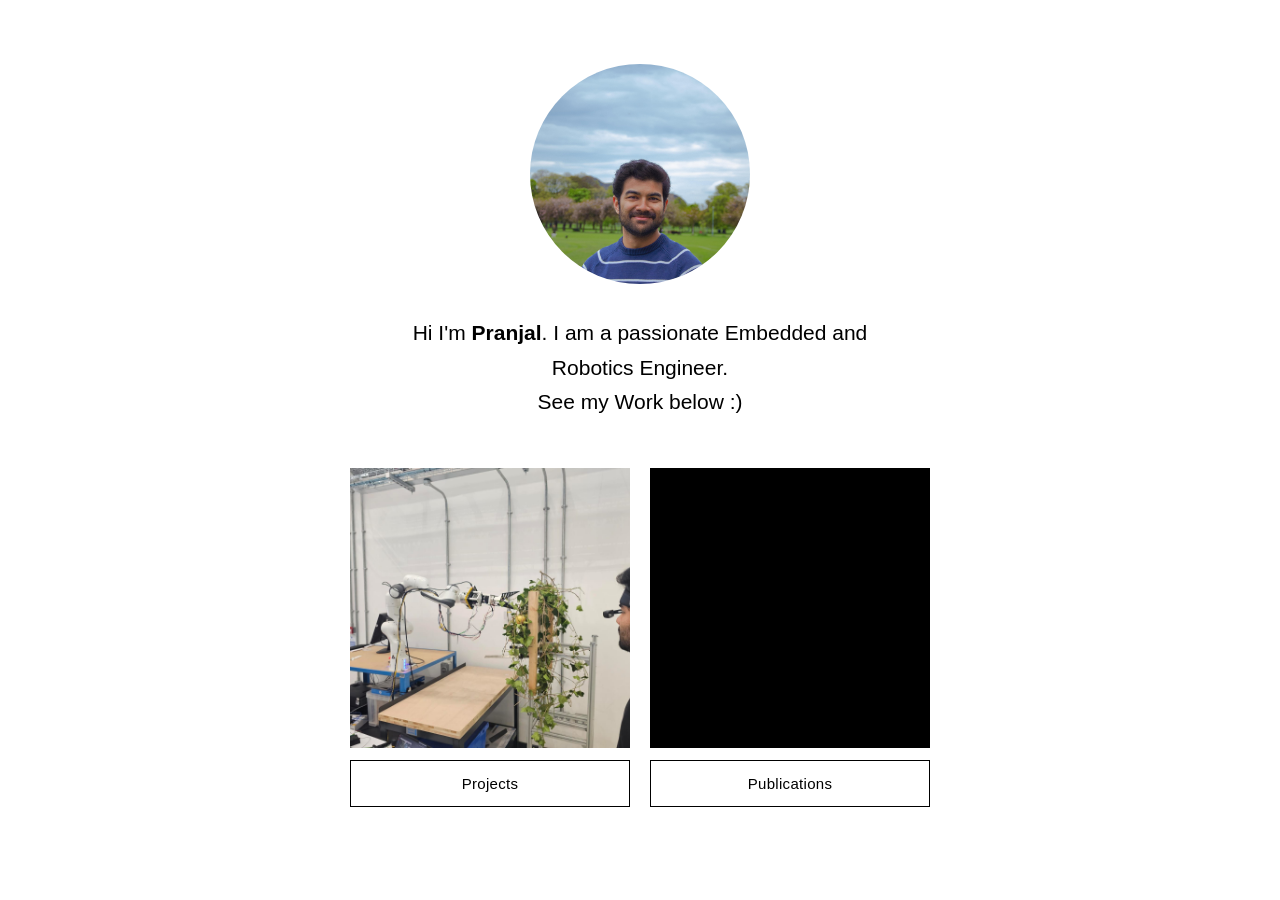
==== index.html @ 9797b0e8 "Add files via upload" ====
<!doctype html>
<html lang="en">
<head>
  <meta charset="utf-8" />
  <meta name="viewport" content="width=device-width, initial-scale=1" />
  <title>Pranjal Samant</title>
  <meta name="description" content="Pranjal Samant — Embedded and Robotics Engineer." />
  <style>
    *, *::before, *::after { box-sizing: border-box; margin: 0; padding: 0; }

    body {
      font-family: Helvetica, Arial, sans-serif;
      background: #ffffff;
      color: #000000;
      display: flex;
      flex-direction: column;
      align-items: center;
      padding: 64px 24px 80px;
      min-height: 100vh;
    }

    /* ── PHOTO ── */
    .photo {
      width: 220px;
      height: 220px;
      border-radius: 50%;
      object-fit: cover;
      /* sky at top, face centre, chest at bottom of the circle */
      object-position: center 22%;
      display: block;
      margin-bottom: 32px;
      flex-shrink: 0;
      animation: popIn 0.85s cubic-bezier(0.22, 1, 0.36, 1) both;
    }

    /* ── INTRO ── */
    .intro {
      font-size: 21px;
      line-height: 1.65;
      text-align: center;
      max-width: 480px;
      margin-bottom: 48px;
      font-weight: 400;
      animation: popIn 0.85s cubic-bezier(0.22, 1, 0.36, 1) 0.18s both;
    }

    /* ── PREVIEW CARDS ── */
    .preview-grid {
      display: grid;
      grid-template-columns: 1fr 1fr;
      gap: 20px;
      width: 100%;
      max-width: 580px;
      animation: popIn 0.85s cubic-bezier(0.22, 1, 0.36, 1) 0.34s both;
    }

    .preview-card {
      display: flex;
      flex-direction: column;
      gap: 12px;
      text-decoration: none;
      color: #000;
    }

    .preview-card:hover .btn {
      background: #000;
      color: #fff;
    }

    .preview-img-box {
      aspect-ratio: 1 / 1;
      overflow: hidden;
      background: #f0f0f0;
    }

    .preview-img-box img {
      width: 100%;
      height: 100%;
      object-fit: cover;
      object-position: center;
      display: block;
      transition: transform 0.45s ease;
    }

    .preview-card:hover .preview-img-box img {
      transform: scale(1.05);
    }

    .preview-video-box {
      aspect-ratio: 1 / 1;
      overflow: hidden;
      background: #000;
      position: relative;
    }

    /* crop 16:9 video into 1:1 square */
    .preview-video-box iframe {
      position: absolute;
      top: 50%;
      left: 50%;
      width: 177.78%;
      height: 100%;
      transform: translate(-50%, -50%);
      border: none;
      pointer-events: none;
    }

    .btn {
      font-family: Helvetica, Arial, sans-serif;
      font-size: 15px;
      font-weight: 500;
      padding: 14px 24px;
      border: 1.5px solid #000;
      background: #fff;
      color: #000;
      text-align: center;
      letter-spacing: 0.02em;
      transition: background 0.2s, color 0.2s;
      display: block;
    }

    @keyframes popIn {
      from { opacity: 0; transform: scale(0.85); }
      to   { opacity: 1; transform: scale(1); }
    }

    @media (max-width: 600px) {
      .photo { width: 180px; height: 180px; }
      .intro { font-size: 17px; }
    }

    @media (max-width: 480px) {
      .preview-grid { grid-template-columns: 1fr; max-width: 340px; }
    }
  </style>
</head>
<body>

  <img class="photo"
       src="assets/images/portfolio_picture1.jpg"
       onerror="this.onerror=null;this.src='assets/images/portfolio_picture.jpeg';"
       alt="Pranjal Samant" />

  <p class="intro">
    Hi I'm <strong>Pranjal</strong>. I am a passionate Embedded and Robotics Engineer.<br>
    See my Work below&nbsp;:)
  </p>

  <div class="preview-grid">

    <a class="preview-card" href="projects.html">
      <div class="preview-img-box">
        <img src="assets/images/live_test.jpeg" alt="Projects" />
      </div>
      <span class="btn">Projects</span>
    </a>

    <a class="preview-card" href="publications.html">
      <div class="preview-video-box">
        <iframe
          src="https://www.youtube.com/embed/MXxTeyBVJWg?autoplay=1&mute=1&loop=1&playlist=MXxTeyBVJWg&controls=0"
          allow="autoplay; encrypted-media"
          title="Publications preview">
        </iframe>
      </div>
      <span class="btn">Publications</span>
    </a>

  </div>

</body>
</html>
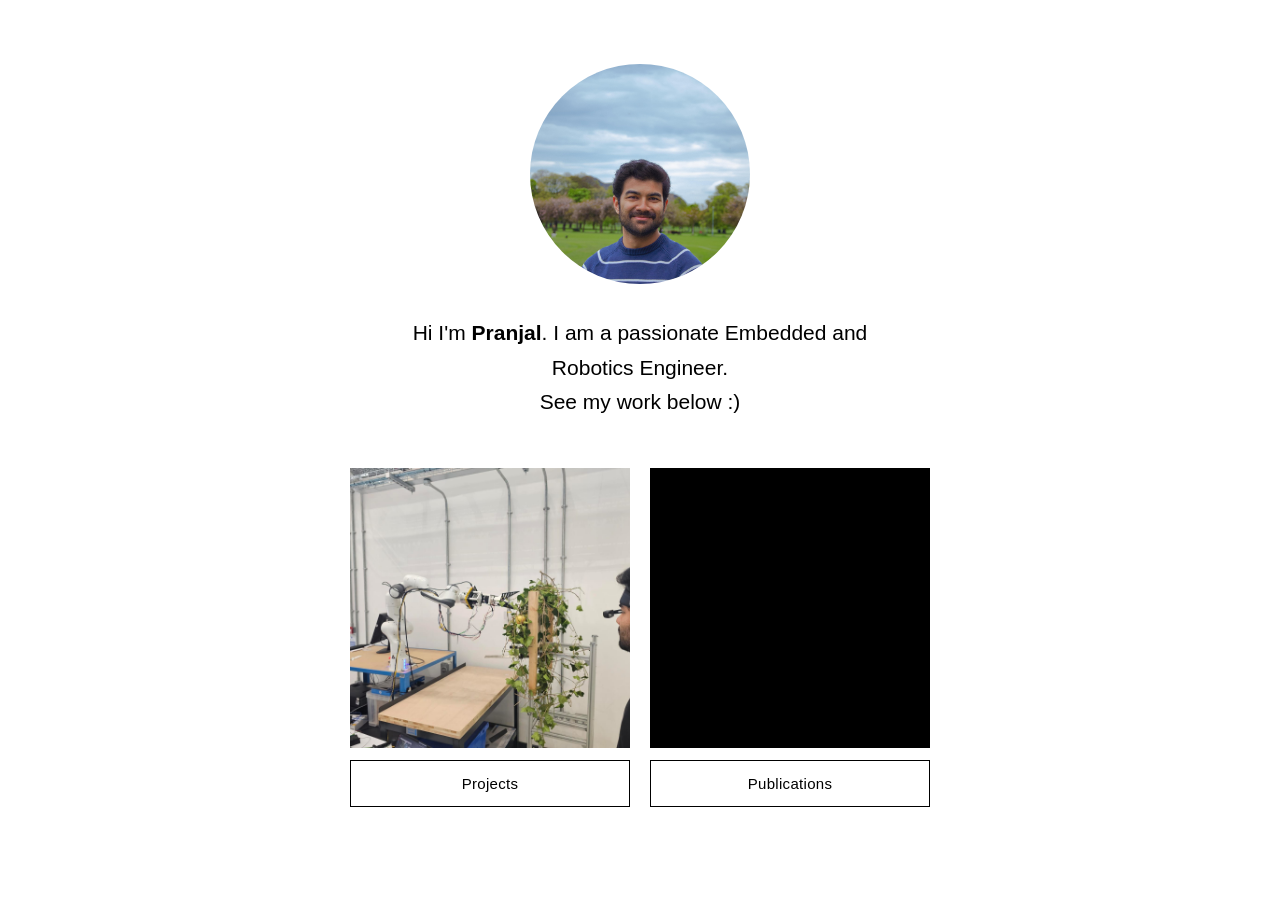
==== commit b30e0969: "Update index.html" ====
--- a/index.html
+++ b/index.html
@@ -143,7 +143,7 @@
 
   <p class="intro">
     Hi I'm <strong>Pranjal</strong>. I am a passionate Embedded and Robotics Engineer.<br>
-    See my Work below&nbsp;:)
+    See my work below&nbsp;:)
   </p>
 
   <div class="preview-grid">
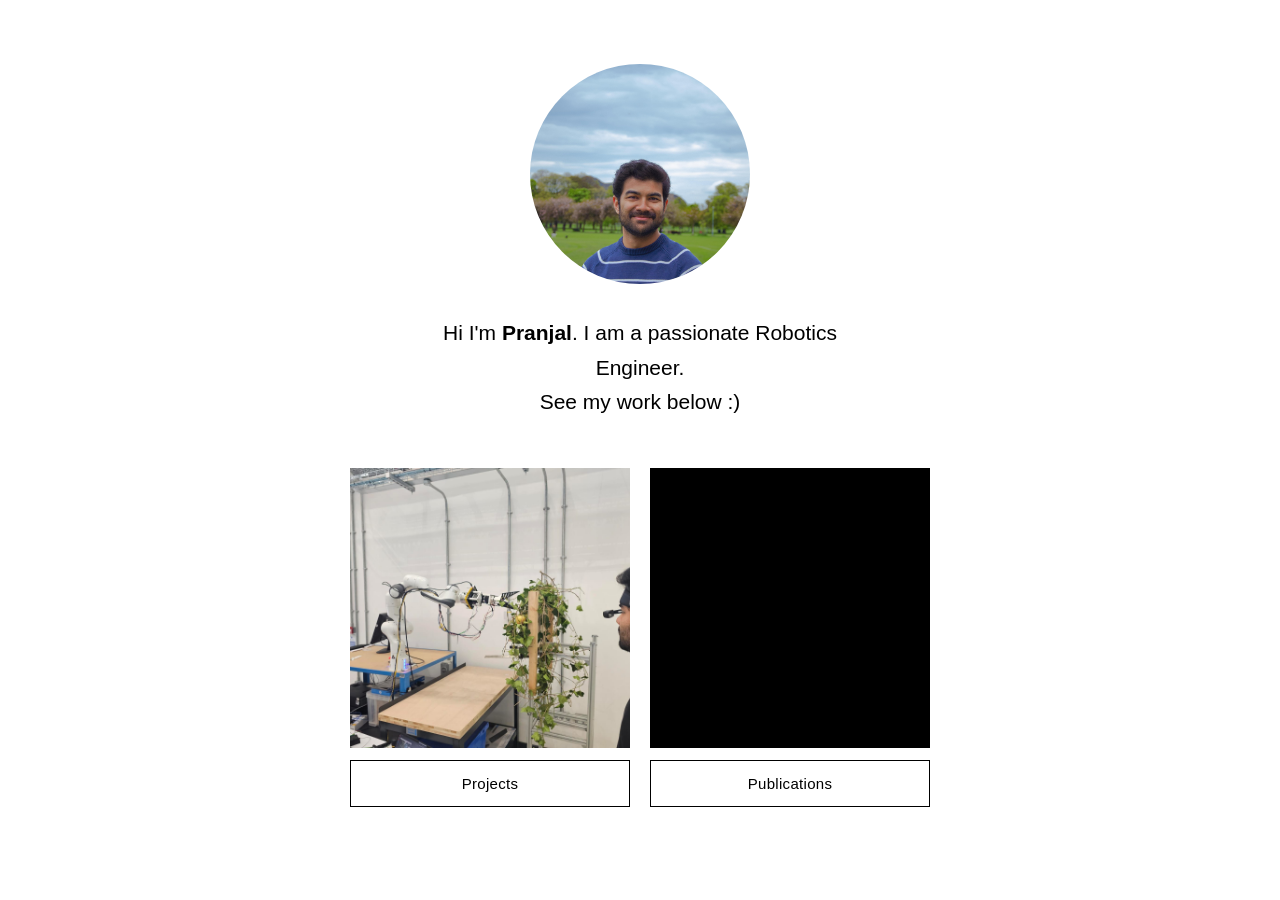
==== commit a0e08a0d: "Update description and intro text for clarity" ====
--- a/index.html
+++ b/index.html
@@ -4,7 +4,7 @@
   <meta charset="utf-8" />
   <meta name="viewport" content="width=device-width, initial-scale=1" />
   <title>Pranjal Samant</title>
-  <meta name="description" content="Pranjal Samant — Embedded and Robotics Engineer." />
+  <meta name="description" content="Pranjal Samant — Robotics Engineer." />
   <style>
     *, *::before, *::after { box-sizing: border-box; margin: 0; padding: 0; }
 
@@ -142,7 +142,7 @@
        alt="Pranjal Samant" />
 
   <p class="intro">
-    Hi I'm <strong>Pranjal</strong>. I am a passionate Embedded and Robotics Engineer.<br>
+    Hi I'm <strong>Pranjal</strong>. I am a passionate Robotics Engineer.<br>
     See my work below&nbsp;:)
   </p>
 
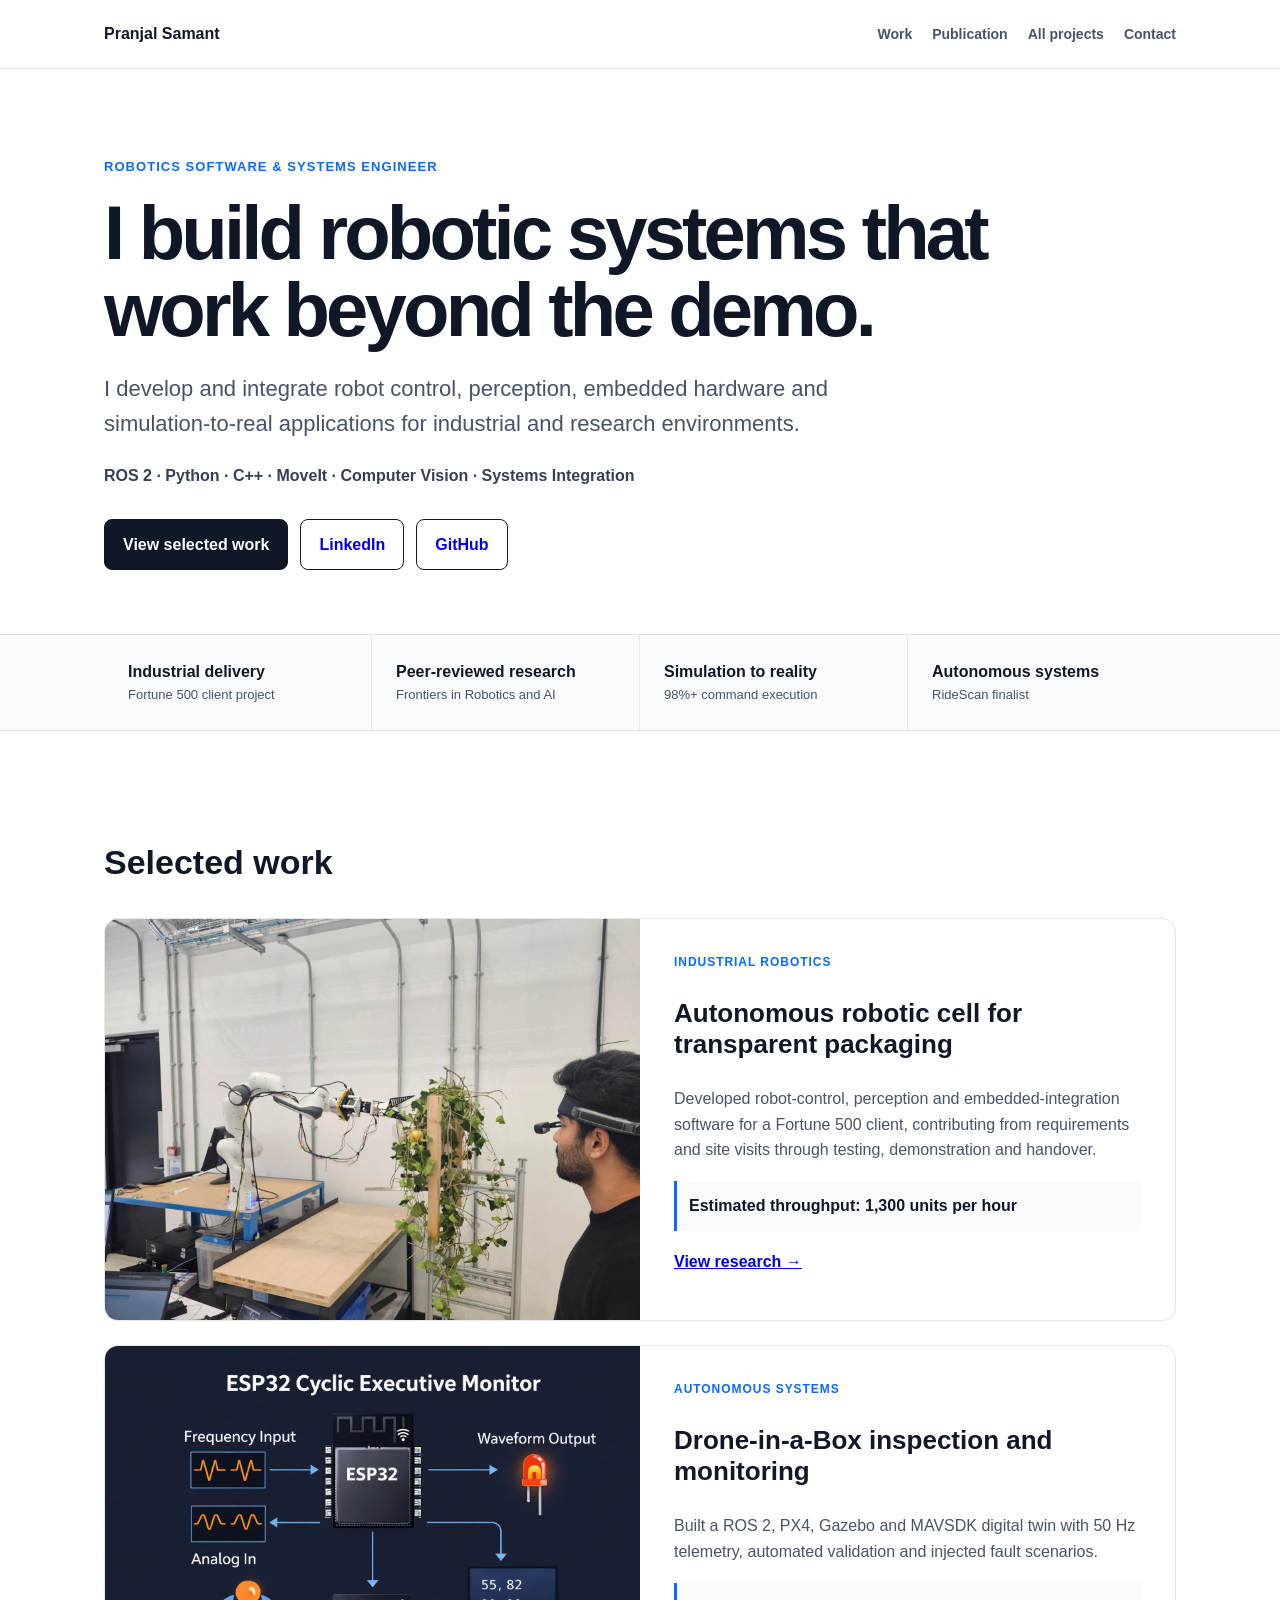
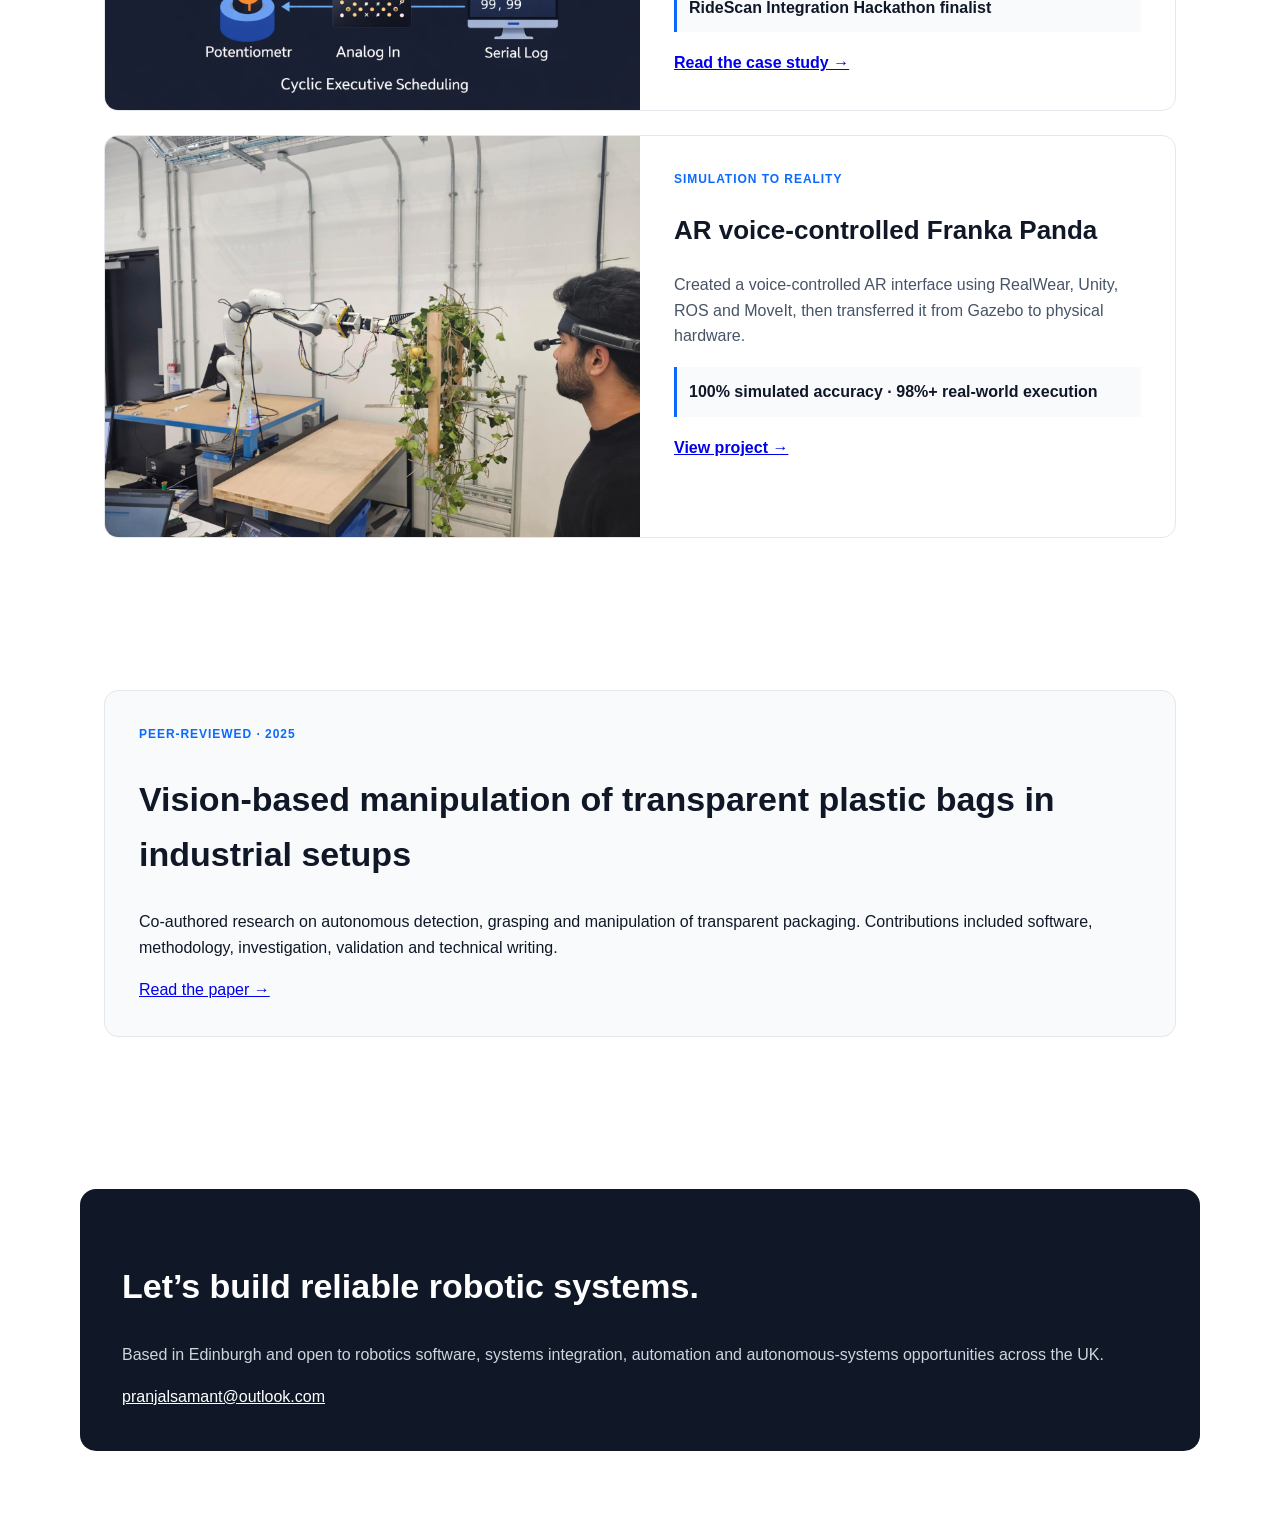
==== commit 7c879928: "Add files via upload" ====
--- a/index.html
+++ b/index.html
@@ -1,172 +1 @@
-<!doctype html>
-<html lang="en">
-<head>
-  <meta charset="utf-8" />
-  <meta name="viewport" content="width=device-width, initial-scale=1" />
-  <title>Pranjal Samant</title>
-  <meta name="description" content="Pranjal Samant — Robotics Engineer." />
-  <style>
-    *, *::before, *::after { box-sizing: border-box; margin: 0; padding: 0; }
-
-    body {
-      font-family: Helvetica, Arial, sans-serif;
-      background: #ffffff;
-      color: #000000;
-      display: flex;
-      flex-direction: column;
-      align-items: center;
-      padding: 64px 24px 80px;
-      min-height: 100vh;
-    }
-
-    /* ── PHOTO ── */
-    .photo {
-      width: 220px;
-      height: 220px;
-      border-radius: 50%;
-      object-fit: cover;
-      /* sky at top, face centre, chest at bottom of the circle */
-      object-position: center 22%;
-      display: block;
-      margin-bottom: 32px;
-      flex-shrink: 0;
-      animation: popIn 0.85s cubic-bezier(0.22, 1, 0.36, 1) both;
-    }
-
-    /* ── INTRO ── */
-    .intro {
-      font-size: 21px;
-      line-height: 1.65;
-      text-align: center;
-      max-width: 480px;
-      margin-bottom: 48px;
-      font-weight: 400;
-      animation: popIn 0.85s cubic-bezier(0.22, 1, 0.36, 1) 0.18s both;
-    }
-
-    /* ── PREVIEW CARDS ── */
-    .preview-grid {
-      display: grid;
-      grid-template-columns: 1fr 1fr;
-      gap: 20px;
-      width: 100%;
-      max-width: 580px;
-      animation: popIn 0.85s cubic-bezier(0.22, 1, 0.36, 1) 0.34s both;
-    }
-
-    .preview-card {
-      display: flex;
-      flex-direction: column;
-      gap: 12px;
-      text-decoration: none;
-      color: #000;
-    }
-
-    .preview-card:hover .btn {
-      background: #000;
-      color: #fff;
-    }
-
-    .preview-img-box {
-      aspect-ratio: 1 / 1;
-      overflow: hidden;
-      background: #f0f0f0;
-    }
-
-    .preview-img-box img {
-      width: 100%;
-      height: 100%;
-      object-fit: cover;
-      object-position: center;
-      display: block;
-      transition: transform 0.45s ease;
-    }
-
-    .preview-card:hover .preview-img-box img {
-      transform: scale(1.05);
-    }
-
-    .preview-video-box {
-      aspect-ratio: 1 / 1;
-      overflow: hidden;
-      background: #000;
-      position: relative;
-    }
-
-    /* crop 16:9 video into 1:1 square */
-    .preview-video-box iframe {
-      position: absolute;
-      top: 50%;
-      left: 50%;
-      width: 177.78%;
-      height: 100%;
-      transform: translate(-50%, -50%);
-      border: none;
-      pointer-events: none;
-    }
-
-    .btn {
-      font-family: Helvetica, Arial, sans-serif;
-      font-size: 15px;
-      font-weight: 500;
-      padding: 14px 24px;
-      border: 1.5px solid #000;
-      background: #fff;
-      color: #000;
-      text-align: center;
-      letter-spacing: 0.02em;
-      transition: background 0.2s, color 0.2s;
-      display: block;
-    }
-
-    @keyframes popIn {
-      from { opacity: 0; transform: scale(0.85); }
-      to   { opacity: 1; transform: scale(1); }
-    }
-
-    @media (max-width: 600px) {
-      .photo { width: 180px; height: 180px; }
-      .intro { font-size: 17px; }
-    }
-
-    @media (max-width: 480px) {
-      .preview-grid { grid-template-columns: 1fr; max-width: 340px; }
-    }
-  </style>
-</head>
-<body>
-
-  <img class="photo"
-       src="assets/images/portfolio_picture1.jpg"
-       onerror="this.onerror=null;this.src='assets/images/portfolio_picture.jpeg';"
-       alt="Pranjal Samant" />
-
-  <p class="intro">
-    Hi I'm <strong>Pranjal</strong>. I am a passionate Robotics Engineer.<br>
-    See my work below&nbsp;:)
-  </p>
-
-  <div class="preview-grid">
-
-    <a class="preview-card" href="projects.html">
-      <div class="preview-img-box">
-        <img src="assets/images/live_test.jpeg" alt="Projects" />
-      </div>
-      <span class="btn">Projects</span>
-    </a>
-
-    <a class="preview-card" href="publications.html">
-      <div class="preview-video-box">
-        <iframe
-          src="https://www.youtube.com/embed/MXxTeyBVJWg?autoplay=1&mute=1&loop=1&playlist=MXxTeyBVJWg&controls=0"
-          allow="autoplay; encrypted-media"
-          title="Publications preview">
-        </iframe>
-      </div>
-      <span class="btn">Publications</span>
-    </a>
-
-  </div>
-
-</body>
-</html>
+<!doctype html><html lang="en"><head><meta charset="utf-8"><meta name="viewport" content="width=device-width,initial-scale=1"><meta name="description" content="Pranjal Samant — Robotics Software & Systems Engineer"><title>Pranjal Samant | Robotics Software & Systems Engineer</title><style>:root{--ink:#101828;--muted:#475467;--line:#e4e7ec;--soft:#f8fafc;--accent:#0b69ff}*{box-sizing:border-box}html{scroll-behavior:smooth}body{font-family:Arial,sans-serif;margin:0;color:var(--ink);line-height:1.6}.wrap{max-width:1120px;margin:auto;padding-left:24px;padding-right:24px}nav{border-bottom:1px solid var(--line);position:sticky;top:0;background:#fffffff2;backdrop-filter:blur(10px);z-index:10}.nav{height:68px;display:flex;justify-content:space-between;align-items:center}.nav a{text-decoration:none;color:var(--ink);font-weight:700}.links{display:flex;gap:20px}.links a{font-size:14px;color:var(--muted)}header{padding-top:88px;padding-bottom:64px}.eyebrow{color:var(--accent);font-weight:800;text-transform:uppercase;font-size:13px;letter-spacing:.08em}h1{font-size:clamp(44px,7vw,76px);line-height:1.02;letter-spacing:-.05em;max-width:920px;margin:16px 0}.lead{font-size:22px;color:var(--muted);max-width:760px}.tech{font-weight:700;color:#344054}.buttons{display:flex;gap:12px;flex-wrap:wrap;margin-top:30px}.btn{padding:12px 18px;border:1px solid var(--ink);border-radius:8px;text-decoration:none;font-weight:700}.primary{background:var(--ink);color:#fff}.proof{background:var(--soft);border-top:1px solid var(--line);border-bottom:1px solid var(--line)}.proof-grid{display:grid;grid-template-columns:repeat(4,1fr)}.proof-grid div{padding:24px;border-right:1px solid var(--line)}.proof-grid div:last-child{border-right:0}.proof span{display:block;color:var(--muted);font-size:13px}section{padding-top:76px;padding-bottom:76px}h2{font-size:34px}.projects{display:grid;gap:24px}.project{display:grid;grid-template-columns:1fr 1fr;border:1px solid var(--line);border-radius:14px;overflow:hidden}.project img{width:100%;height:100%;min-height:310px;object-fit:cover}.content{padding:34px}.label{color:var(--accent);font-weight:800;font-size:12px;letter-spacing:.08em}.content h3{font-size:26px;line-height:1.2}.content p{color:var(--muted)}.metric{background:var(--soft);border-left:3px solid var(--accent);padding:12px;margin:18px 0;font-weight:700}.content a{font-weight:800}.publication{border:1px solid var(--line);border-radius:14px;padding:34px;background:var(--soft)}.contact{background:var(--ink);color:#fff;border-radius:16px;padding:42px}.contact p{color:#d0d5dd}.contact a{color:#fff}@media(max-width:800px){.proof-grid{grid-template-columns:1fr 1fr}.project{grid-template-columns:1fr}.links a:nth-child(-n+2){display:none}}@media(max-width:480px){.proof-grid{grid-template-columns:1fr}}</style></head><body><nav><div class="wrap nav"><a href="#top">Pranjal Samant</a><div class="links"><a href="#work">Work</a><a href="#publication">Publication</a><a href="projects.html">All projects</a><a href="mailto:pranjalsamant@outlook.com">Contact</a></div></div></nav><header id="top" class="wrap"><div class="eyebrow">Robotics Software & Systems Engineer</div><h1>I build robotic systems that work beyond the demo.</h1><p class="lead">I develop and integrate robot control, perception, embedded hardware and simulation-to-real applications for industrial and research environments.</p><p class="tech">ROS 2 · Python · C++ · MoveIt · Computer Vision · Systems Integration</p><div class="buttons"><a class="btn primary" href="#work">View selected work</a><a class="btn" href="https://www.linkedin.com/in/pranjal-samant/" target="_blank">LinkedIn</a><a class="btn" href="https://github.com/pranjalsamant1" target="_blank">GitHub</a></div></header><div class="proof"><div class="wrap proof-grid"><div><strong>Industrial delivery</strong><span>Fortune 500 client project</span></div><div><strong>Peer-reviewed research</strong><span>Frontiers in Robotics and AI</span></div><div><strong>Simulation to reality</strong><span>98%+ command execution</span></div><div><strong>Autonomous systems</strong><span>RideScan finalist</span></div></div></div><section id="work"><div class="wrap"><h2>Selected work</h2><div class="projects"><article class="project"><img src="assets/images/live_test.jpeg" alt="Industrial robotic cell"><div class="content"><div class="label">INDUSTRIAL ROBOTICS</div><h3>Autonomous robotic cell for transparent packaging</h3><p>Developed robot-control, perception and embedded-integration software for a Fortune 500 client, contributing from requirements and site visits through testing, demonstration and handover.</p><div class="metric">Estimated throughput: 1,300 units per hour</div><a href="publications.html">View research →</a></div></article><article class="project"><img src="assets/images/architecture.png" alt="Drone monitoring architecture"><div class="content"><div class="label">AUTONOMOUS SYSTEMS</div><h3>Drone-in-a-Box inspection and monitoring</h3><p>Built a ROS 2, PX4, Gazebo and MAVSDK digital twin with 50 Hz telemetry, automated validation and injected fault scenarios.</p><div class="metric">RideScan Integration Hackathon finalist</div><a href="https://ridescan.ai/pranjal-samant" target="_blank">Read the case study →</a></div></article><article class="project"><img src="assets/images/live_test.jpeg" alt="AR robotic arm"><div class="content"><div class="label">SIMULATION TO REALITY</div><h3>AR voice-controlled Franka Panda</h3><p>Created a voice-controlled AR interface using RealWear, Unity, ROS and MoveIt, then transferred it from Gazebo to physical hardware.</p><div class="metric">100% simulated accuracy · 98%+ real-world execution</div><a href="https://github.com/pranjalsamant1/Robotic_Arm_Application" target="_blank">View project →</a></div></article></div></div></section><section id="publication"><div class="wrap"><div class="publication"><div class="label">PEER-REVIEWED · 2025</div><h2>Vision-based manipulation of transparent plastic bags in industrial setups</h2><p>Co-authored research on autonomous detection, grasping and manipulation of transparent packaging. Contributions included software, methodology, investigation, validation and technical writing.</p><a href="https://www.frontiersin.org/journals/robotics-and-ai/articles/10.3389/frobt.2025.1506290/full" target="_blank">Read the paper →</a></div></div></section><section><div class="wrap contact"><h2>Let’s build reliable robotic systems.</h2><p>Based in Edinburgh and open to robotics software, systems integration, automation and autonomous-systems opportunities across the UK.</p><a href="mailto:pranjalsamant@outlook.com">pranjalsamant@outlook.com</a></div></section></body></html>
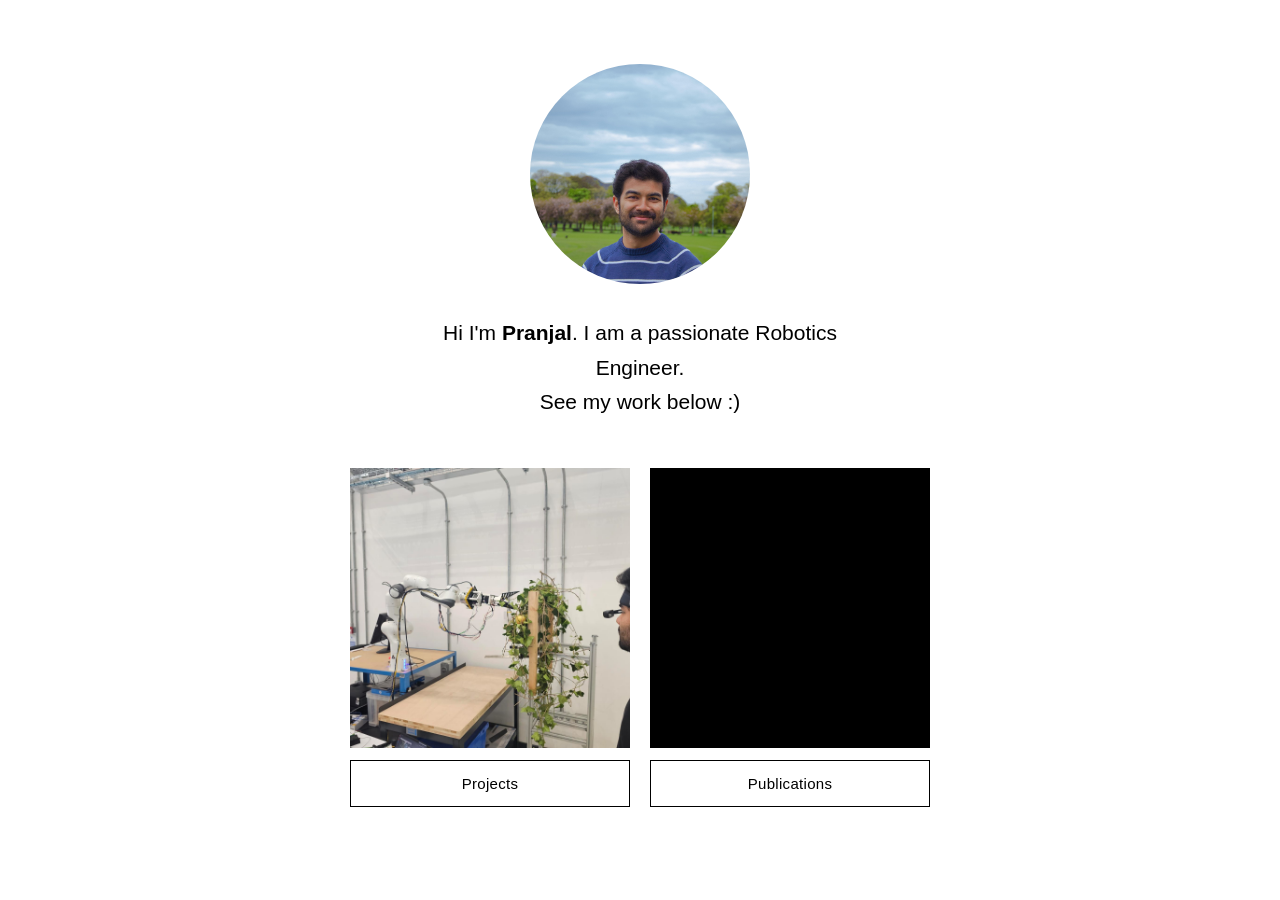
==== commit 3601852d: "Add files via upload" ====
--- a/index.html
+++ b/index.html
@@ -1 +1,172 @@
-<!doctype html><html lang="en"><head><meta charset="utf-8"><meta name="viewport" content="width=device-width,initial-scale=1"><meta name="description" content="Pranjal Samant — Robotics Software & Systems Engineer"><title>Pranjal Samant | Robotics Software & Systems Engineer</title><style>:root{--ink:#101828;--muted:#475467;--line:#e4e7ec;--soft:#f8fafc;--accent:#0b69ff}*{box-sizing:border-box}html{scroll-behavior:smooth}body{font-family:Arial,sans-serif;margin:0;color:var(--ink);line-height:1.6}.wrap{max-width:1120px;margin:auto;padding-left:24px;padding-right:24px}nav{border-bottom:1px solid var(--line);position:sticky;top:0;background:#fffffff2;backdrop-filter:blur(10px);z-index:10}.nav{height:68px;display:flex;justify-content:space-between;align-items:center}.nav a{text-decoration:none;color:var(--ink);font-weight:700}.links{display:flex;gap:20px}.links a{font-size:14px;color:var(--muted)}header{padding-top:88px;padding-bottom:64px}.eyebrow{color:var(--accent);font-weight:800;text-transform:uppercase;font-size:13px;letter-spacing:.08em}h1{font-size:clamp(44px,7vw,76px);line-height:1.02;letter-spacing:-.05em;max-width:920px;margin:16px 0}.lead{font-size:22px;color:var(--muted);max-width:760px}.tech{font-weight:700;color:#344054}.buttons{display:flex;gap:12px;flex-wrap:wrap;margin-top:30px}.btn{padding:12px 18px;border:1px solid var(--ink);border-radius:8px;text-decoration:none;font-weight:700}.primary{background:var(--ink);color:#fff}.proof{background:var(--soft);border-top:1px solid var(--line);border-bottom:1px solid var(--line)}.proof-grid{display:grid;grid-template-columns:repeat(4,1fr)}.proof-grid div{padding:24px;border-right:1px solid var(--line)}.proof-grid div:last-child{border-right:0}.proof span{display:block;color:var(--muted);font-size:13px}section{padding-top:76px;padding-bottom:76px}h2{font-size:34px}.projects{display:grid;gap:24px}.project{display:grid;grid-template-columns:1fr 1fr;border:1px solid var(--line);border-radius:14px;overflow:hidden}.project img{width:100%;height:100%;min-height:310px;object-fit:cover}.content{padding:34px}.label{color:var(--accent);font-weight:800;font-size:12px;letter-spacing:.08em}.content h3{font-size:26px;line-height:1.2}.content p{color:var(--muted)}.metric{background:var(--soft);border-left:3px solid var(--accent);padding:12px;margin:18px 0;font-weight:700}.content a{font-weight:800}.publication{border:1px solid var(--line);border-radius:14px;padding:34px;background:var(--soft)}.contact{background:var(--ink);color:#fff;border-radius:16px;padding:42px}.contact p{color:#d0d5dd}.contact a{color:#fff}@media(max-width:800px){.proof-grid{grid-template-columns:1fr 1fr}.project{grid-template-columns:1fr}.links a:nth-child(-n+2){display:none}}@media(max-width:480px){.proof-grid{grid-template-columns:1fr}}</style></head><body><nav><div class="wrap nav"><a href="#top">Pranjal Samant</a><div class="links"><a href="#work">Work</a><a href="#publication">Publication</a><a href="projects.html">All projects</a><a href="mailto:pranjalsamant@outlook.com">Contact</a></div></div></nav><header id="top" class="wrap"><div class="eyebrow">Robotics Software & Systems Engineer</div><h1>I build robotic systems that work beyond the demo.</h1><p class="lead">I develop and integrate robot control, perception, embedded hardware and simulation-to-real applications for industrial and research environments.</p><p class="tech">ROS 2 · Python · C++ · MoveIt · Computer Vision · Systems Integration</p><div class="buttons"><a class="btn primary" href="#work">View selected work</a><a class="btn" href="https://www.linkedin.com/in/pranjal-samant/" target="_blank">LinkedIn</a><a class="btn" href="https://github.com/pranjalsamant1" target="_blank">GitHub</a></div></header><div class="proof"><div class="wrap proof-grid"><div><strong>Industrial delivery</strong><span>Fortune 500 client project</span></div><div><strong>Peer-reviewed research</strong><span>Frontiers in Robotics and AI</span></div><div><strong>Simulation to reality</strong><span>98%+ command execution</span></div><div><strong>Autonomous systems</strong><span>RideScan finalist</span></div></div></div><section id="work"><div class="wrap"><h2>Selected work</h2><div class="projects"><article class="project"><img src="assets/images/live_test.jpeg" alt="Industrial robotic cell"><div class="content"><div class="label">INDUSTRIAL ROBOTICS</div><h3>Autonomous robotic cell for transparent packaging</h3><p>Developed robot-control, perception and embedded-integration software for a Fortune 500 client, contributing from requirements and site visits through testing, demonstration and handover.</p><div class="metric">Estimated throughput: 1,300 units per hour</div><a href="publications.html">View research →</a></div></article><article class="project"><img src="assets/images/architecture.png" alt="Drone monitoring architecture"><div class="content"><div class="label">AUTONOMOUS SYSTEMS</div><h3>Drone-in-a-Box inspection and monitoring</h3><p>Built a ROS 2, PX4, Gazebo and MAVSDK digital twin with 50 Hz telemetry, automated validation and injected fault scenarios.</p><div class="metric">RideScan Integration Hackathon finalist</div><a href="https://ridescan.ai/pranjal-samant" target="_blank">Read the case study →</a></div></article><article class="project"><img src="assets/images/live_test.jpeg" alt="AR robotic arm"><div class="content"><div class="label">SIMULATION TO REALITY</div><h3>AR voice-controlled Franka Panda</h3><p>Created a voice-controlled AR interface using RealWear, Unity, ROS and MoveIt, then transferred it from Gazebo to physical hardware.</p><div class="metric">100% simulated accuracy · 98%+ real-world execution</div><a href="https://github.com/pranjalsamant1/Robotic_Arm_Application" target="_blank">View project →</a></div></article></div></div></section><section id="publication"><div class="wrap"><div class="publication"><div class="label">PEER-REVIEWED · 2025</div><h2>Vision-based manipulation of transparent plastic bags in industrial setups</h2><p>Co-authored research on autonomous detection, grasping and manipulation of transparent packaging. Contributions included software, methodology, investigation, validation and technical writing.</p><a href="https://www.frontiersin.org/journals/robotics-and-ai/articles/10.3389/frobt.2025.1506290/full" target="_blank">Read the paper →</a></div></div></section><section><div class="wrap contact"><h2>Let’s build reliable robotic systems.</h2><p>Based in Edinburgh and open to robotics software, systems integration, automation and autonomous-systems opportunities across the UK.</p><a href="mailto:pranjalsamant@outlook.com">pranjalsamant@outlook.com</a></div></section></body></html>
+<!doctype html>
+<html lang="en">
+<head>
+  <meta charset="utf-8" />
+  <meta name="viewport" content="width=device-width, initial-scale=1" />
+  <title>Pranjal Samant</title>
+  <meta name="description" content="Pranjal Samant — Robotics Engineer." />
+  <style>
+    *, *::before, *::after { box-sizing: border-box; margin: 0; padding: 0; }
+
+    body {
+      font-family: Helvetica, Arial, sans-serif;
+      background: #ffffff;
+      color: #000000;
+      display: flex;
+      flex-direction: column;
+      align-items: center;
+      padding: 64px 24px 80px;
+      min-height: 100vh;
+    }
+
+    /* ── PHOTO ── */
+    .photo {
+      width: 220px;
+      height: 220px;
+      border-radius: 50%;
+      object-fit: cover;
+      /* sky at top, face centre, chest at bottom of the circle */
+      object-position: center 22%;
+      display: block;
+      margin-bottom: 32px;
+      flex-shrink: 0;
+      animation: popIn 0.85s cubic-bezier(0.22, 1, 0.36, 1) both;
+    }
+
+    /* ── INTRO ── */
+    .intro {
+      font-size: 21px;
+      line-height: 1.65;
+      text-align: center;
+      max-width: 480px;
+      margin-bottom: 48px;
+      font-weight: 400;
+      animation: popIn 0.85s cubic-bezier(0.22, 1, 0.36, 1) 0.18s both;
+    }
+
+    /* ── PREVIEW CARDS ── */
+    .preview-grid {
+      display: grid;
+      grid-template-columns: 1fr 1fr;
+      gap: 20px;
+      width: 100%;
+      max-width: 580px;
+      animation: popIn 0.85s cubic-bezier(0.22, 1, 0.36, 1) 0.34s both;
+    }
+
+    .preview-card {
+      display: flex;
+      flex-direction: column;
+      gap: 12px;
+      text-decoration: none;
+      color: #000;
+    }
+
+    .preview-card:hover .btn {
+      background: #000;
+      color: #fff;
+    }
+
+    .preview-img-box {
+      aspect-ratio: 1 / 1;
+      overflow: hidden;
+      background: #f0f0f0;
+    }
+
+    .preview-img-box img {
+      width: 100%;
+      height: 100%;
+      object-fit: cover;
+      object-position: center;
+      display: block;
+      transition: transform 0.45s ease;
+    }
+
+    .preview-card:hover .preview-img-box img {
+      transform: scale(1.05);
+    }
+
+    .preview-video-box {
+      aspect-ratio: 1 / 1;
+      overflow: hidden;
+      background: #000;
+      position: relative;
+    }
+
+    /* crop 16:9 video into 1:1 square */
+    .preview-video-box iframe {
+      position: absolute;
+      top: 50%;
+      left: 50%;
+      width: 177.78%;
+      height: 100%;
+      transform: translate(-50%, -50%);
+      border: none;
+      pointer-events: none;
+    }
+
+    .btn {
+      font-family: Helvetica, Arial, sans-serif;
+      font-size: 15px;
+      font-weight: 500;
+      padding: 14px 24px;
+      border: 1.5px solid #000;
+      background: #fff;
+      color: #000;
+      text-align: center;
+      letter-spacing: 0.02em;
+      transition: background 0.2s, color 0.2s;
+      display: block;
+    }
+
+    @keyframes popIn {
+      from { opacity: 0; transform: scale(0.85); }
+      to   { opacity: 1; transform: scale(1); }
+    }
+
+    @media (max-width: 600px) {
+      .photo { width: 180px; height: 180px; }
+      .intro { font-size: 17px; }
+    }
+
+    @media (max-width: 480px) {
+      .preview-grid { grid-template-columns: 1fr; max-width: 340px; }
+    }
+  </style>
+</head>
+<body>
+
+  <img class="photo"
+       src="assets/images/portfolio_picture1.jpg"
+       onerror="this.onerror=null;this.src='assets/images/portfolio_picture.jpeg';"
+       alt="Pranjal Samant" />
+
+  <p class="intro">
+    Hi I'm <strong>Pranjal</strong>. I am a passionate Robotics Engineer.<br>
+    See my work below&nbsp;:)
+  </p>
+
+  <div class="preview-grid">
+
+    <a class="preview-card" href="projects.html">
+      <div class="preview-img-box">
+        <img src="assets/images/live_test.jpeg" alt="Projects" />
+      </div>
+      <span class="btn">Projects</span>
+    </a>
+
+    <a class="preview-card" href="publications.html">
+      <div class="preview-video-box">
+        <iframe
+          src="https://www.youtube.com/embed/MXxTeyBVJWg?autoplay=1&mute=1&loop=1&playlist=MXxTeyBVJWg&controls=0"
+          allow="autoplay; encrypted-media"
+          title="Publications preview">
+        </iframe>
+      </div>
+      <span class="btn">Publications</span>
+    </a>
+
+  </div>
+
+</body>
+</html>
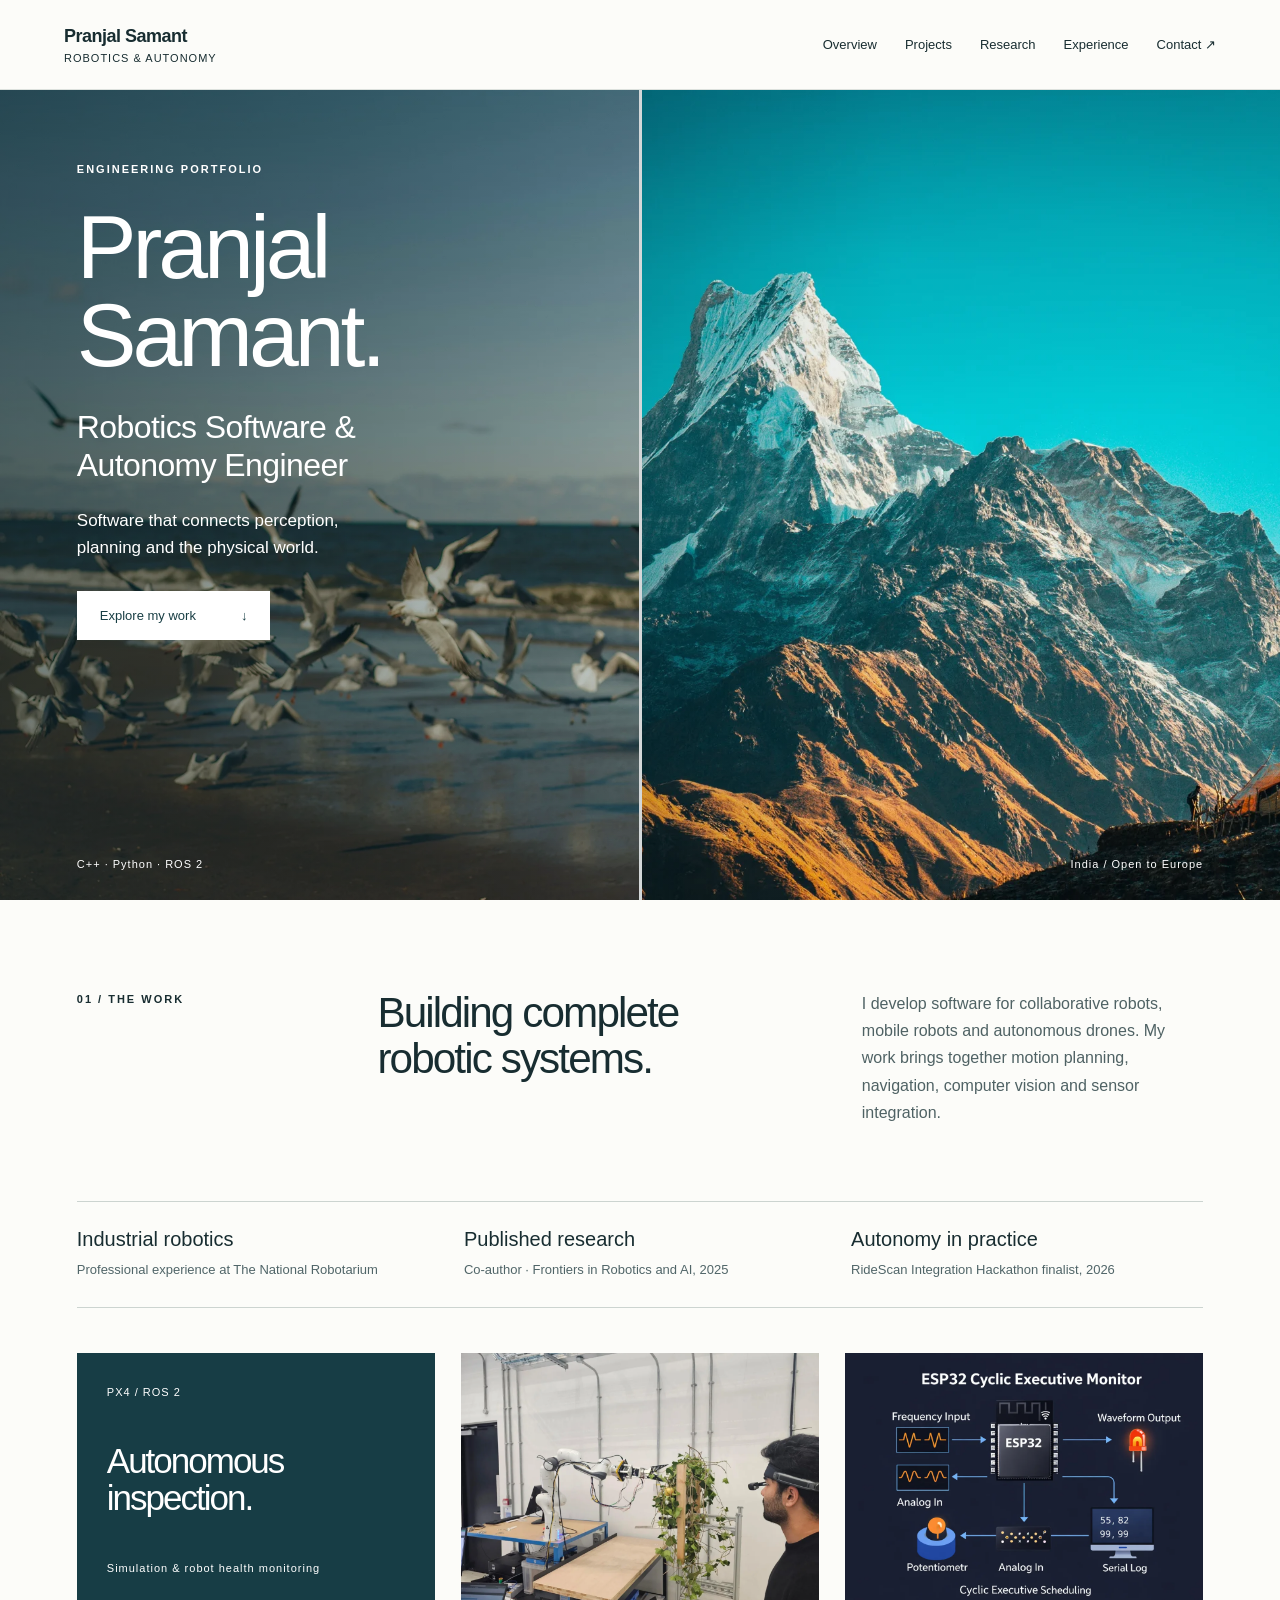
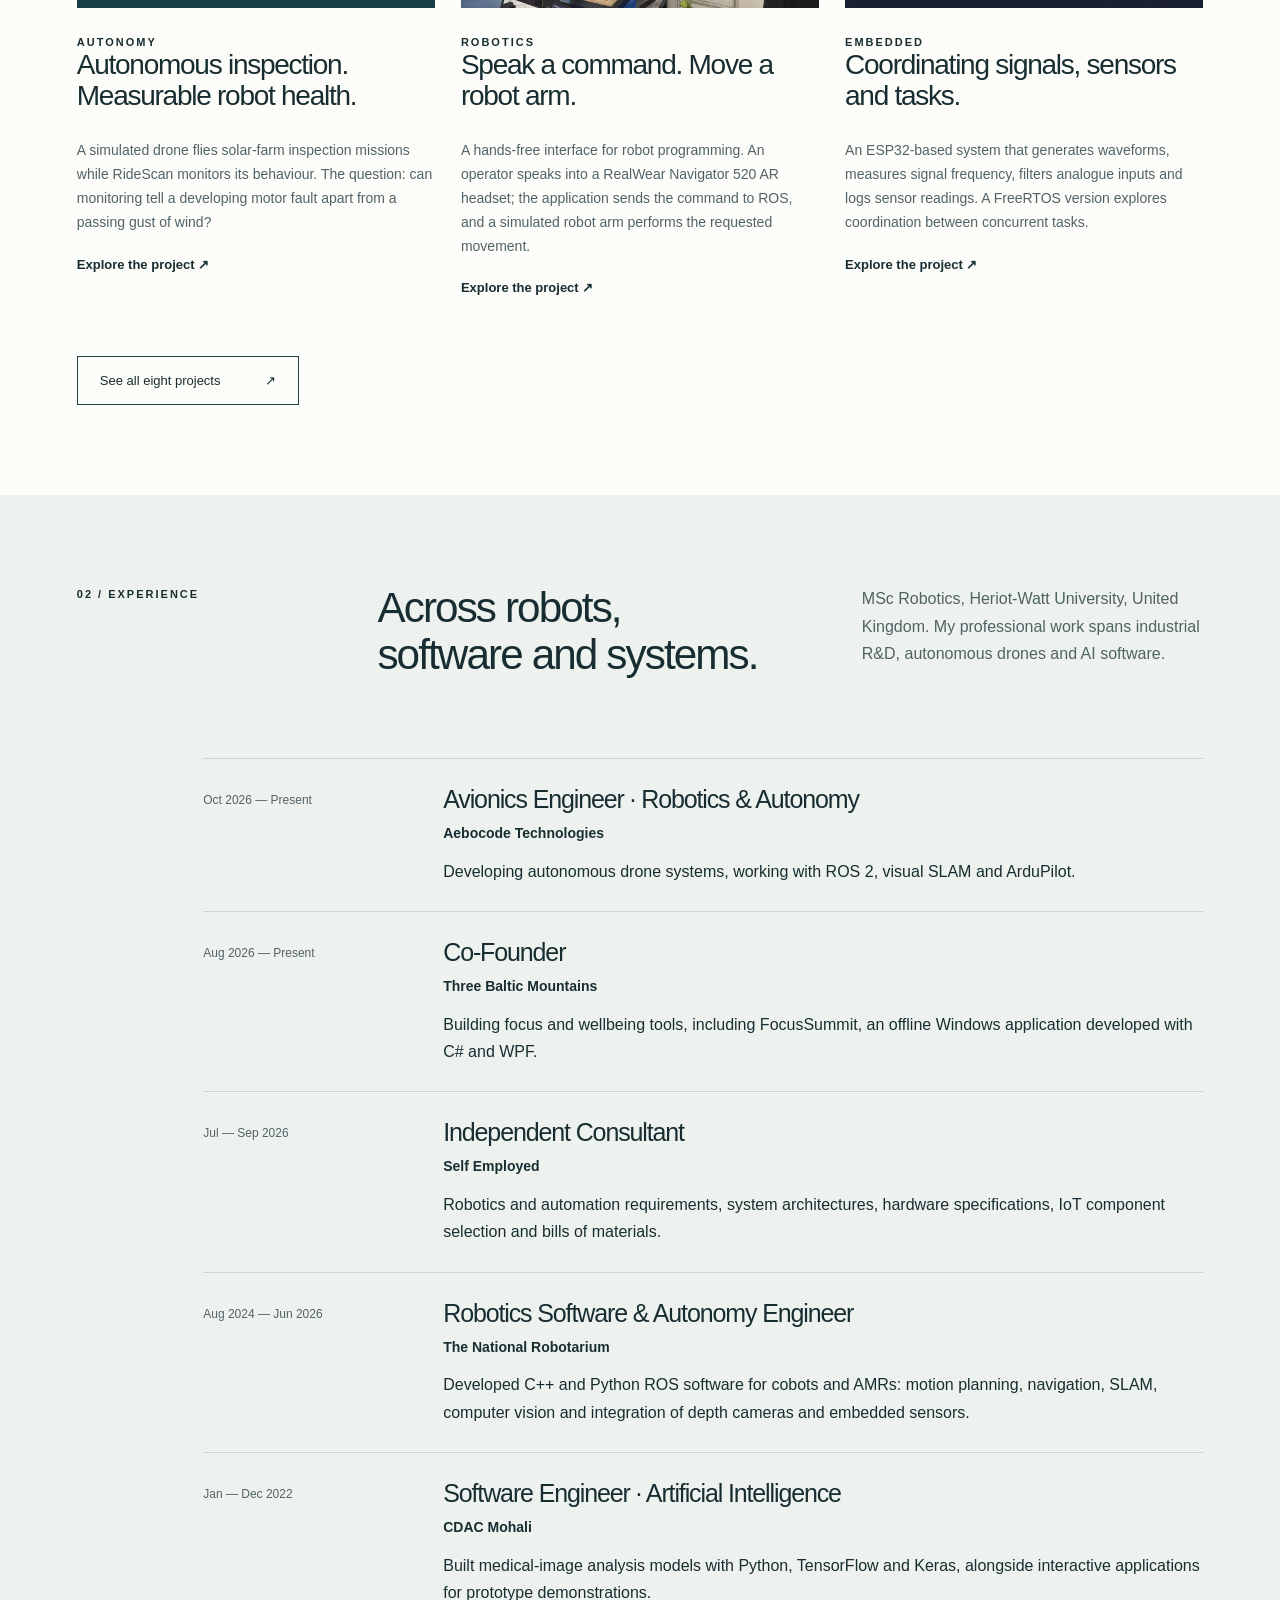
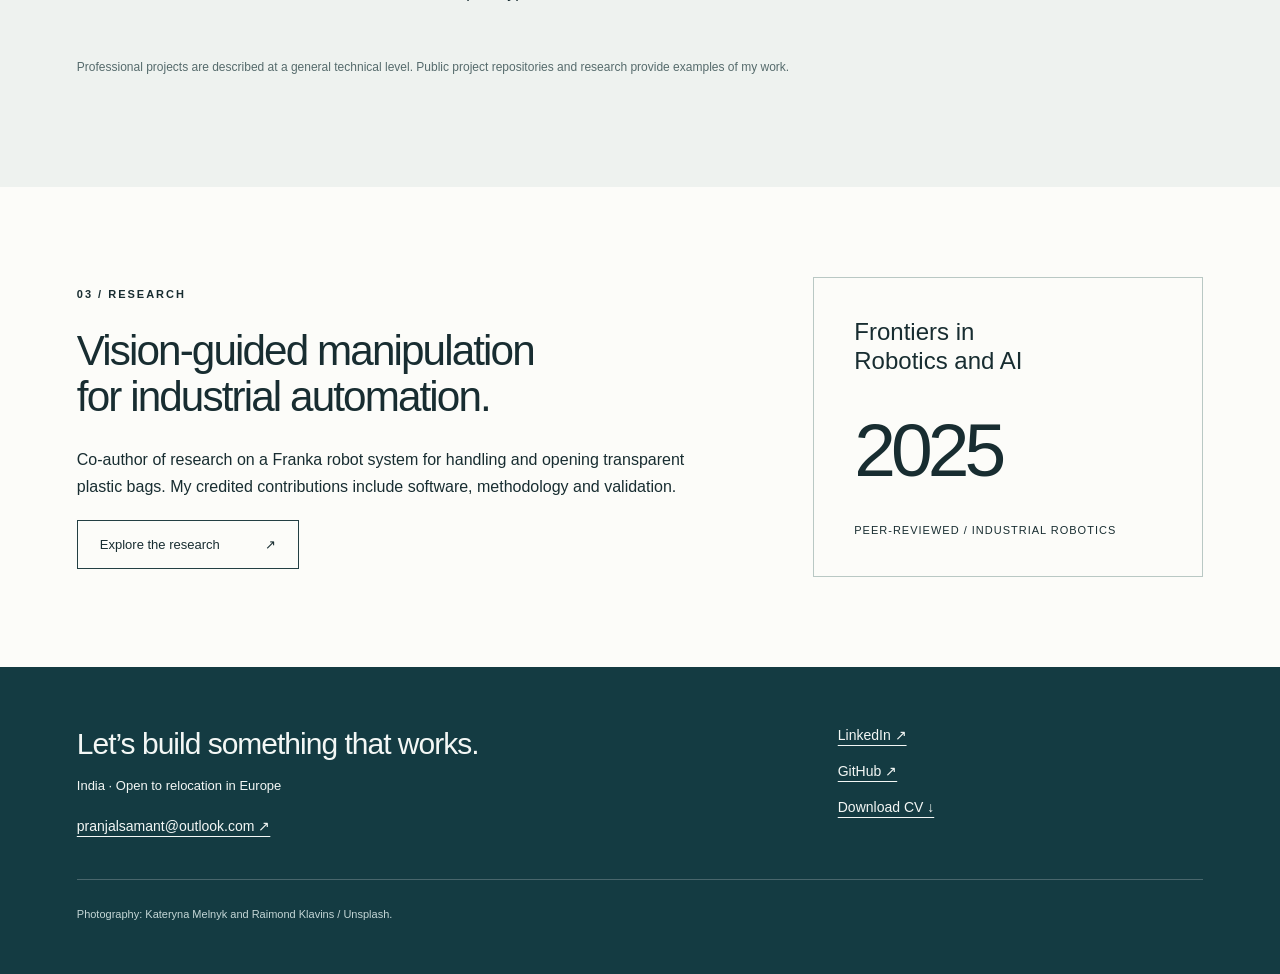
==== commit 46b78227: "Redesign robotics portfolio with photographic introduction and evidence-led projects" ====
--- a/index.html
+++ b/index.html
@@ -1,172 +1 @@
-<!doctype html>
-<html lang="en">
-<head>
-  <meta charset="utf-8" />
-  <meta name="viewport" content="width=device-width, initial-scale=1" />
-  <title>Pranjal Samant</title>
-  <meta name="description" content="Pranjal Samant — Robotics Engineer." />
-  <style>
-    *, *::before, *::after { box-sizing: border-box; margin: 0; padding: 0; }
-
-    body {
-      font-family: Helvetica, Arial, sans-serif;
-      background: #ffffff;
-      color: #000000;
-      display: flex;
-      flex-direction: column;
-      align-items: center;
-      padding: 64px 24px 80px;
-      min-height: 100vh;
-    }
-
-    /* ── PHOTO ── */
-    .photo {
-      width: 220px;
-      height: 220px;
-      border-radius: 50%;
-      object-fit: cover;
-      /* sky at top, face centre, chest at bottom of the circle */
-      object-position: center 22%;
-      display: block;
-      margin-bottom: 32px;
-      flex-shrink: 0;
-      animation: popIn 0.85s cubic-bezier(0.22, 1, 0.36, 1) both;
-    }
-
-    /* ── INTRO ── */
-    .intro {
-      font-size: 21px;
-      line-height: 1.65;
-      text-align: center;
-      max-width: 480px;
-      margin-bottom: 48px;
-      font-weight: 400;
-      animation: popIn 0.85s cubic-bezier(0.22, 1, 0.36, 1) 0.18s both;
-    }
-
-    /* ── PREVIEW CARDS ── */
-    .preview-grid {
-      display: grid;
-      grid-template-columns: 1fr 1fr;
-      gap: 20px;
-      width: 100%;
-      max-width: 580px;
-      animation: popIn 0.85s cubic-bezier(0.22, 1, 0.36, 1) 0.34s both;
-    }
-
-    .preview-card {
-      display: flex;
-      flex-direction: column;
-      gap: 12px;
-      text-decoration: none;
-      color: #000;
-    }
-
-    .preview-card:hover .btn {
-      background: #000;
-      color: #fff;
-    }
-
-    .preview-img-box {
-      aspect-ratio: 1 / 1;
-      overflow: hidden;
-      background: #f0f0f0;
-    }
-
-    .preview-img-box img {
-      width: 100%;
-      height: 100%;
-      object-fit: cover;
-      object-position: center;
-      display: block;
-      transition: transform 0.45s ease;
-    }
-
-    .preview-card:hover .preview-img-box img {
-      transform: scale(1.05);
-    }
-
-    .preview-video-box {
-      aspect-ratio: 1 / 1;
-      overflow: hidden;
-      background: #000;
-      position: relative;
-    }
-
-    /* crop 16:9 video into 1:1 square */
-    .preview-video-box iframe {
-      position: absolute;
-      top: 50%;
-      left: 50%;
-      width: 177.78%;
-      height: 100%;
-      transform: translate(-50%, -50%);
-      border: none;
-      pointer-events: none;
-    }
-
-    .btn {
-      font-family: Helvetica, Arial, sans-serif;
-      font-size: 15px;
-      font-weight: 500;
-      padding: 14px 24px;
-      border: 1.5px solid #000;
-      background: #fff;
-      color: #000;
-      text-align: center;
-      letter-spacing: 0.02em;
-      transition: background 0.2s, color 0.2s;
-      display: block;
-    }
-
-    @keyframes popIn {
-      from { opacity: 0; transform: scale(0.85); }
-      to   { opacity: 1; transform: scale(1); }
-    }
-
-    @media (max-width: 600px) {
-      .photo { width: 180px; height: 180px; }
-      .intro { font-size: 17px; }
-    }
-
-    @media (max-width: 480px) {
-      .preview-grid { grid-template-columns: 1fr; max-width: 340px; }
-    }
-  </style>
-</head>
-<body>
-
-  <img class="photo"
-       src="assets/images/portfolio_picture1.jpg"
-       onerror="this.onerror=null;this.src='assets/images/portfolio_picture.jpeg';"
-       alt="Pranjal Samant" />
-
-  <p class="intro">
-    Hi I'm <strong>Pranjal</strong>. I am a passionate Robotics Engineer.<br>
-    See my work below&nbsp;:)
-  </p>
-
-  <div class="preview-grid">
-
-    <a class="preview-card" href="projects.html">
-      <div class="preview-img-box">
-        <img src="assets/images/live_test.jpeg" alt="Projects" />
-      </div>
-      <span class="btn">Projects</span>
-    </a>
-
-    <a class="preview-card" href="publications.html">
-      <div class="preview-video-box">
-        <iframe
-          src="https://www.youtube.com/embed/MXxTeyBVJWg?autoplay=1&mute=1&loop=1&playlist=MXxTeyBVJWg&controls=0"
-          allow="autoplay; encrypted-media"
-          title="Publications preview">
-        </iframe>
-      </div>
-      <span class="btn">Publications</span>
-    </a>
-
-  </div>
-
-</body>
-</html>
+<!doctype html><html lang="en"><head><meta charset="utf-8"><meta name="viewport" content="width=device-width,initial-scale=1"><title>Robotics Software & Autonomy Engineer | Pranjal Samant</title><meta name="description" content="Pranjal Samant — robotics software, autonomous systems and embedded integration. Explore projects, industrial experience and published research."><meta name="theme-color" content="#143d44"><meta property="og:title" content="Robotics Software & Autonomy Engineer | Pranjal Samant"><meta property="og:description" content="Pranjal Samant — robotics software, autonomous systems and embedded integration. Explore projects, industrial experience and published research."><meta property="og:image" content="https://pranjalsamant1.github.io/assets/images/mountain.webp"><link rel="stylesheet" href="assets/site.css"><script defer src="assets/site.js"></script></head><body><a class="skip" href="#main">Skip to content</a><header class="nav"><a class="wordmark" href="index.html">Pranjal Samant<span>Robotics & autonomy</span></a><nav aria-label="Main navigation"><a href="index.html#work">Overview</a><a href="projects.html">Projects</a><a href="publications.html">Research</a><a href="index.html#experience">Experience</a><a href="mailto:pranjalsamant@outlook.com">Contact ↗</a></nav></header><main id="main"><section class="hero" aria-labelledby="intro-title"><div class="heroimages" aria-hidden="true"><img src="assets/images/coast.webp" width="1200" height="1800" alt="" fetchpriority="high"><img src="assets/images/mountain.webp" width="1800" height="1200" alt=""></div><div class="herocopy"><p class="eyebrow">Engineering portfolio</p><h1 id="intro-title">Pranjal<br>Samant.</h1><p class="herorole">Robotics Software &<br>Autonomy Engineer</p><p class="herodesc">Software that connects perception,<br>planning and the physical world.</p><a class="button light" href="#work">Explore my work <span>↓</span></a></div><div class="herofoot"><span>C++ · Python · ROS 2</span><span>India / Open to Europe</span></div></section><section id="work" class="section"><div class="sectionhead"><p class="eyebrow">01 / The work</p><h2>Building complete<br>robotic systems.</h2><p>I develop software for collaborative robots, mobile robots and autonomous drones. My work brings together motion planning, navigation, computer vision and sensor integration.</p></div><div class="proof"><div><strong>Industrial robotics</strong><span>Professional experience at The National Robotarium</span></div><div><strong>Published research</strong><span>Co-author · Frontiers in Robotics and AI, 2025</span></div><div><strong>Autonomy in practice</strong><span>RideScan Integration Hackathon finalist, 2026</span></div></div><div class="previews"><article class="preview"><a href="projects.html#drone"><div class="drone-art"><span>PX4 / ROS 2</span><strong>Autonomous<br>inspection.</strong><small>Simulation & robot health monitoring</small></div><div class="previewcopy"><span class="eyebrow">Autonomy</span><h3>Autonomous inspection. Measurable robot health.</h3><p>A simulated drone flies solar-farm inspection missions while RideScan monitors its behaviour. The question: can monitoring tell a developing motor fault apart from a passing gust of wind?</p><span class="textlink">Explore the project ↗</span></div></a></article><article class="preview"><a href="projects.html#ar"><img src="assets/images/live_test.webp" alt="RealWear headset and robotic arm project demonstration" loading="lazy" width="900" height="600"><div class="previewcopy"><span class="eyebrow">Robotics</span><h3>Speak a command. Move a robot arm.</h3><p>A hands-free interface for robot programming. An operator speaks into a RealWear Navigator 520 AR headset; the application sends the command to ROS, and a simulated robot arm performs the requested movement.</p><span class="textlink">Explore the project ↗</span></div></a></article><article class="preview"><a href="projects.html#embedded"><img src="assets/images/architecture.webp" alt="Embedded system architecture diagram" loading="lazy" width="900" height="600"><div class="previewcopy"><span class="eyebrow">Embedded</span><h3>Coordinating signals, sensors and tasks.</h3><p>An ESP32-based system that generates waveforms, measures signal frequency, filters analogue inputs and logs sensor readings. A FreeRTOS version explores coordination between concurrent tasks.</p><span class="textlink">Explore the project ↗</span></div></a></article></div><a class="button" href="projects.html">See all eight projects <span>↗</span></a></section><section id="experience" class="section tint"><div class="sectionhead"><p class="eyebrow">02 / Experience</p><h2>Across robots,<br>software and systems.</h2><p>MSc Robotics, Heriot-Watt University, United Kingdom. My professional work spans industrial R&D, autonomous drones and AI software.</p></div><div class="timeline"><article><p class="dates">Oct 2026 — Present</p><div><h3>Avionics Engineer · Robotics & Autonomy</h3><p class="org">Aebocode Technologies</p><p>Developing autonomous drone systems, working with ROS 2, visual SLAM and ArduPilot.</p></div></article><article><p class="dates">Aug 2026 — Present</p><div><h3>Co-Founder</h3><p class="org">Three Baltic Mountains</p><p>Building focus and wellbeing tools, including FocusSummit, an offline Windows application developed with C# and WPF.</p></div></article><article><p class="dates">Jul — Sep 2026</p><div><h3>Independent Consultant</h3><p class="org">Self Employed</p><p>Robotics and automation requirements, system architectures, hardware specifications, IoT component selection and bills of materials.</p></div></article><article><p class="dates">Aug 2024 — Jun 2026</p><div><h3>Robotics Software & Autonomy Engineer</h3><p class="org">The National Robotarium</p><p>Developed C++ and Python ROS software for cobots and AMRs: motion planning, navigation, SLAM, computer vision and integration of depth cameras and embedded sensors.</p></div></article><article><p class="dates">Jan — Dec 2022</p><div><h3>Software Engineer · Artificial Intelligence</h3><p class="org">CDAC Mohali</p><p>Built medical-image analysis models with Python, TensorFlow and Keras, alongside interactive applications for prototype demonstrations.</p></div></article></div><p class="note">Professional projects are described at a general technical level. Public project repositories and research provide examples of my work.</p></section><section class="section researchteaser"><div><p class="eyebrow">03 / Research</p><h2>Vision-guided manipulation<br>for industrial automation.</h2><p>Co-author of research on a Franka robot system for handling and opening transparent plastic bags. My credited contributions include software, methodology and validation.</p><a class="button" href="publications.html">Explore the research <span>↗</span></a></div><div class="paperlabel"><span>Frontiers in<br>Robotics and AI</span><strong>2025</strong><small>Peer-reviewed / Industrial robotics</small></div></section></main><footer><div><strong>Let’s build something that works.</strong><p>India · Open to relocation in Europe</p><a href="mailto:pranjalsamant@outlook.com">pranjalsamant@outlook.com ↗</a></div><div class="footerlinks"><a href="https://www.linkedin.com/in/pranjal-samant/">LinkedIn ↗</a><a href="https://github.com/pranjalsamant1">GitHub ↗</a><a href="assets/Pranjal-Samant-CV.pdf">Download CV ↓</a></div><p class="credit">Photography: Kateryna Melnyk and Raimond Klavins / Unsplash.</p></footer></body></html>
--- a/assets/site.css
+++ b/assets/site.css
@@ -0,0 +1 @@
+*{box-sizing:border-box}html{scroll-behavior:smooth;scroll-padding-top:100px}body{margin:0;color:#182d31;background:#fcfcf9;font-family:Helvetica,"Helvetica Neue",Arial,sans-serif;-webkit-font-smoothing:antialiased}a{color:inherit}img{max-width:100%;display:block}button{font:inherit}a:focus-visible,button:focus-visible{outline:3px solid #b65730;outline-offset:6px}.skip{position:absolute;top:-100px;padding:14px;background:white;z-index:20}.skip:focus{top:0}.nav{min-height:90px;padding:22px 5%;display:flex;align-items:center;justify-content:space-between;gap:24px;border-bottom:1px solid #dce1dd;background:#fcfcf9}.wordmark{text-decoration:none;font-size:18px;font-weight:700;letter-spacing:-.5px}.wordmark span{display:block;font-size:11px;font-weight:400;margin-top:5px;letter-spacing:1px;text-transform:uppercase}.nav nav{display:flex;gap:28px;flex-wrap:wrap;font-size:13px}.nav nav a{text-decoration:none}.nav nav a:hover,.textlink:hover{text-decoration:underline;text-underline-offset:5px}.hero{position:relative;min-height:720px;height:calc(100svh - 90px);max-height:1100px;color:white;background:#18414b;isolation:isolate}.heroimages{position:absolute;inset:0;display:grid;grid-template-columns:1fr 1fr;gap:3px;background:white;z-index:-2}.heroimages img{width:100%;height:100%;object-fit:cover;min-height:0}.heroimages img:first-child{object-position:50% 65%}.heroimages img:last-child{object-position:45% 50%}.hero:before{content:"";position:absolute;inset:0;background:linear-gradient(90deg,rgba(9,32,38,.52),rgba(9,32,38,.04) 70%);z-index:-1}.herocopy{padding:70px 6%;max-width:700px}.eyebrow{text-transform:uppercase;letter-spacing:2px;font-size:11px;font-weight:600;margin:0 0 24px}h1,h2,h3,p{margin-top:0}h1,h2,h3{font-weight:500;letter-spacing:-.045em}h1{font-size:clamp(62px,7vw,112px);line-height:.99;margin-bottom:28px}.herorole{font-size:clamp(24px,2.5vw,37px);line-height:1.2;letter-spacing:-.6px;margin-bottom:22px}.herodesc{font-size:17px;line-height:1.6;margin-bottom:30px}.button{display:inline-flex;gap:45px;align-items:center;padding:16px 22px;text-decoration:none;border:1px solid #233f43;font-size:13px;min-height:48px}.button:hover{background:#183e44;color:white}.button.light{border-color:white;background:white;color:#183e44}.button.light:hover{background:#dce9e7}.herofoot{position:absolute;bottom:30px;left:6%;right:6%;display:flex;justify-content:space-between;font-size:11px;letter-spacing:1px}.section{padding:90px 6%;max-width:1600px;margin:auto;scroll-margin-top:20px}.sectionhead{display:grid;grid-template-columns:1fr 1.7fr 1.3fr;gap:38px;align-items:start;margin-bottom:55px}h2{font-size:clamp(32px,3.3vw,51px);line-height:1.1;margin-bottom:25px}p,li{font-size:16px;line-height:1.7}p{margin-bottom:20px}.sectionhead p:last-child{color:#4f6264}.proof{display:grid;grid-template-columns:repeat(3,1fr);gap:35px;border-top:1px solid #ccd4d0;border-bottom:1px solid #ccd4d0;padding:26px 0;margin-bottom:45px}.proof strong{display:block;font-weight:500;font-size:20px;margin-bottom:9px}.proof span{font-size:13px;line-height:1.6;color:#506568}.previews{display:grid;grid-template-columns:repeat(3,minmax(0,1fr));gap:26px;margin-bottom:36px}.preview a{display:block;text-decoration:none}.preview img,.preview .drone-art{width:100%;height:255px;object-fit:cover;background:#e8eeeb}.previewcopy{padding:24px 0}.previewcopy .eyebrow{margin-bottom:15px}.preview h3{font-size:28px;line-height:1.1}.preview p{font-size:14px;line-height:1.7;color:#526368}.textlink{font-size:13px;font-weight:600;text-underline-offset:5px}.tint{background:#eef2ef}.timeline{max-width:1000px;margin-left:auto}.timeline article{display:grid;grid-template-columns:210px 1fr;gap:30px;border-top:1px solid #cbd4ce;padding:26px 0}.dates{font-size:12px;padding-top:5px;color:#526368}.timeline h3{font-size:25px;margin-bottom:8px}.org{font-size:14px;font-weight:600;margin-bottom:12px}.timeline p:last-child{margin-bottom:0}.note{font-size:12px;color:#566b6c;line-height:1.7;margin-top:25px}.researchteaser{display:grid;grid-template-columns:1.6fr 1fr;gap:10%;align-items:center}.paperlabel{border:1px solid #b9c8c4;padding:40px;min-height:300px;display:flex;flex-direction:column;justify-content:space-between}.paperlabel span{font-size:24px;line-height:1.2}.paperlabel strong{font-size:75px;font-weight:400;letter-spacing:-5px}.paperlabel small{font-size:11px;text-transform:uppercase;letter-spacing:1px}footer{background:#143b42;color:#f3f7f5;padding:60px 6% 30px;display:grid;grid-template-columns:2fr 1fr;gap:30px}footer strong{font-size:30px;font-weight:400;letter-spacing:-1px}footer p{font-size:13px;margin-top:14px}footer a{font-size:14px;text-underline-offset:5px}.footerlinks{display:flex;flex-direction:column;gap:20px;align-items:flex-start}.credit{grid-column:1/-1;color:#c4d6d6;font-size:11px;padding-top:25px;border-top:1px solid #49666c}.pageintro{padding-bottom:55px}.pageintro h1{font-size:clamp(52px,6vw,90px);max-width:1000px}.lead{max-width:650px;font-size:20px;color:#506568}.filters{display:flex;flex-wrap:wrap;gap:10px;margin-top:35px}.filters button{border:1px solid #c5d1cd;border-radius:0;padding:12px 20px;background:transparent;color:#173c43;cursor:pointer}.filters button[aria-pressed=true]{background:#173c43;color:white;border-color:#173c43}.case{display:grid;grid-template-columns:1fr 1fr;gap:7%;border-top:1px solid #cbd4ce;padding-top:65px;padding-bottom:65px}.casevisual img{width:100%;max-height:440px;object-fit:contain;background:#eef2ef}.casevisual>p{font-size:12px;margin-top:18px;color:#526368}.casecopy h2{font-size:36px}.projectmeta{font-size:12px;color:#536b6b}.casecopy h3,.paper h3{font-size:18px;letter-spacing:0;margin-top:25px}.casecopy ul{padding-left:18px}.casecopy li{font-size:15px;margin-bottom:10px;color:#40585d}.outcome{border-top:1px solid #ccd6d0;padding-top:18px;font-size:14px;font-weight:600}.drone-art{background:#173d45;color:white;padding:30px;min-height:350px;display:flex;flex-direction:column;justify-content:space-between}.drone-art span,.drone-art small{font-size:11px;letter-spacing:1px;line-height:1.7}.drone-art strong{font-size:clamp(30px,4vw,60px);letter-spacing:-2px;font-weight:400;line-height:1.05}.preview .drone-art{min-height:255px;background:#173d45}.preview .drone-art strong{font-size:35px}.paper{display:grid;grid-template-columns:1.2fr 1fr;gap:7%;padding-top:20px}.video iframe{width:100%;aspect-ratio:16/9;border:0}.video p{font-size:12px;color:#526368}.sr{position:absolute;width:1px;height:1px;padding:0;margin:-1px;overflow:hidden;clip:rect(0,0,0,0);white-space:nowrap;border:0}[hidden]{display:none!important}@media(min-width:1600px){.hero .herocopy{margin-left:calc((100vw - 1500px)/2)}}@media(max-width:1000px){.nav{align-items:flex-start}.nav nav{gap:17px}.sectionhead{grid-template-columns:1fr 2fr}.sectionhead>p:last-child{grid-column:2}.previews{gap:18px}.preview h3{font-size:24px}.preview img,.preview .drone-art{height:210px;min-height:210px}.timeline article{grid-template-columns:170px 1fr}.case{gap:5%}.hero{min-height:720px}}@media(max-width:650px){.nav{padding:20px 6%;display:block}.nav nav{margin-top:18px;gap:18px;font-size:12px}.wordmark span{display:none}.hero{height:760px;min-height:0}.heroimages{grid-template-columns:1fr 1fr}.heroimages img:first-child{object-position:48% 70%}.heroimages img:last-child{object-position:42% 50%}.hero:before{background:linear-gradient(90deg,rgba(8,30,36,.64),rgba(8,30,36,.22))}.herocopy{padding-top:65px}.herocopy h1{font-size:69px}.herorole{font-size:26px}.herodesc{font-size:15px}.herofoot{font-size:9px;gap:20px}.section{padding:60px 6%}.sectionhead{display:block;margin-bottom:30px}.sectionhead h2{font-size:37px}.proof{grid-template-columns:1fr;gap:22px}.previews{grid-template-columns:1fr}.preview img,.preview .drone-art{height:270px;min-height:270px}.previewcopy{padding-bottom:30px}.preview h3{font-size:30px}.timeline article{display:block}.timeline .dates{margin-bottom:10px}.researchteaser,.case,.paper{grid-template-columns:1fr;gap:30px}.casecopy h2{font-size:34px}.casevisual{order:2}.casecopy{order:1}.drone-art{min-height:290px}.case{padding-top:45px;padding-bottom:45px}.pageintro h1{font-size:52px}.pageintro .lead{font-size:18px}.filters{gap:8px}.filters button{padding:12px 15px}.paperlabel{min-height:260px}footer{grid-template-columns:1fr;padding-top:45px}footer strong{font-size:27px}.credit{margin-bottom:0}}@media(prefers-reduced-motion:reduce){html{scroll-behavior:auto}}
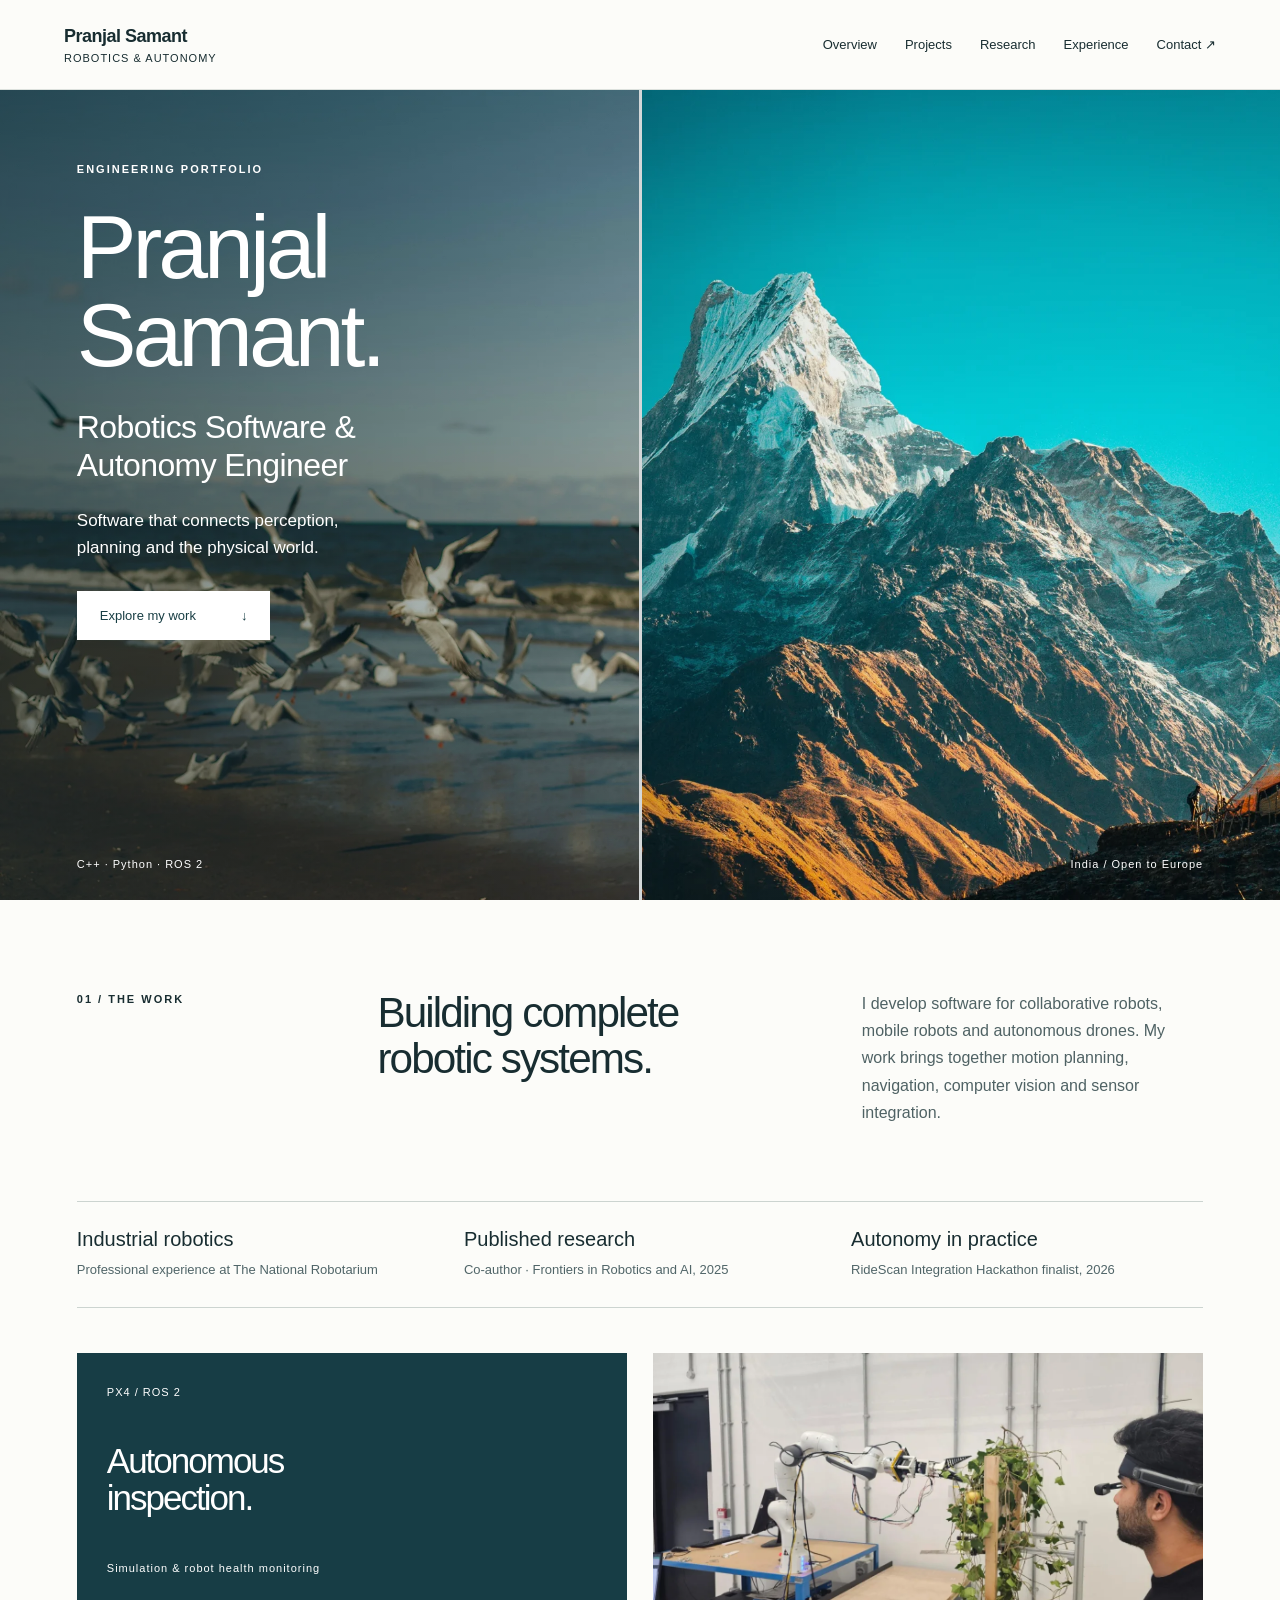
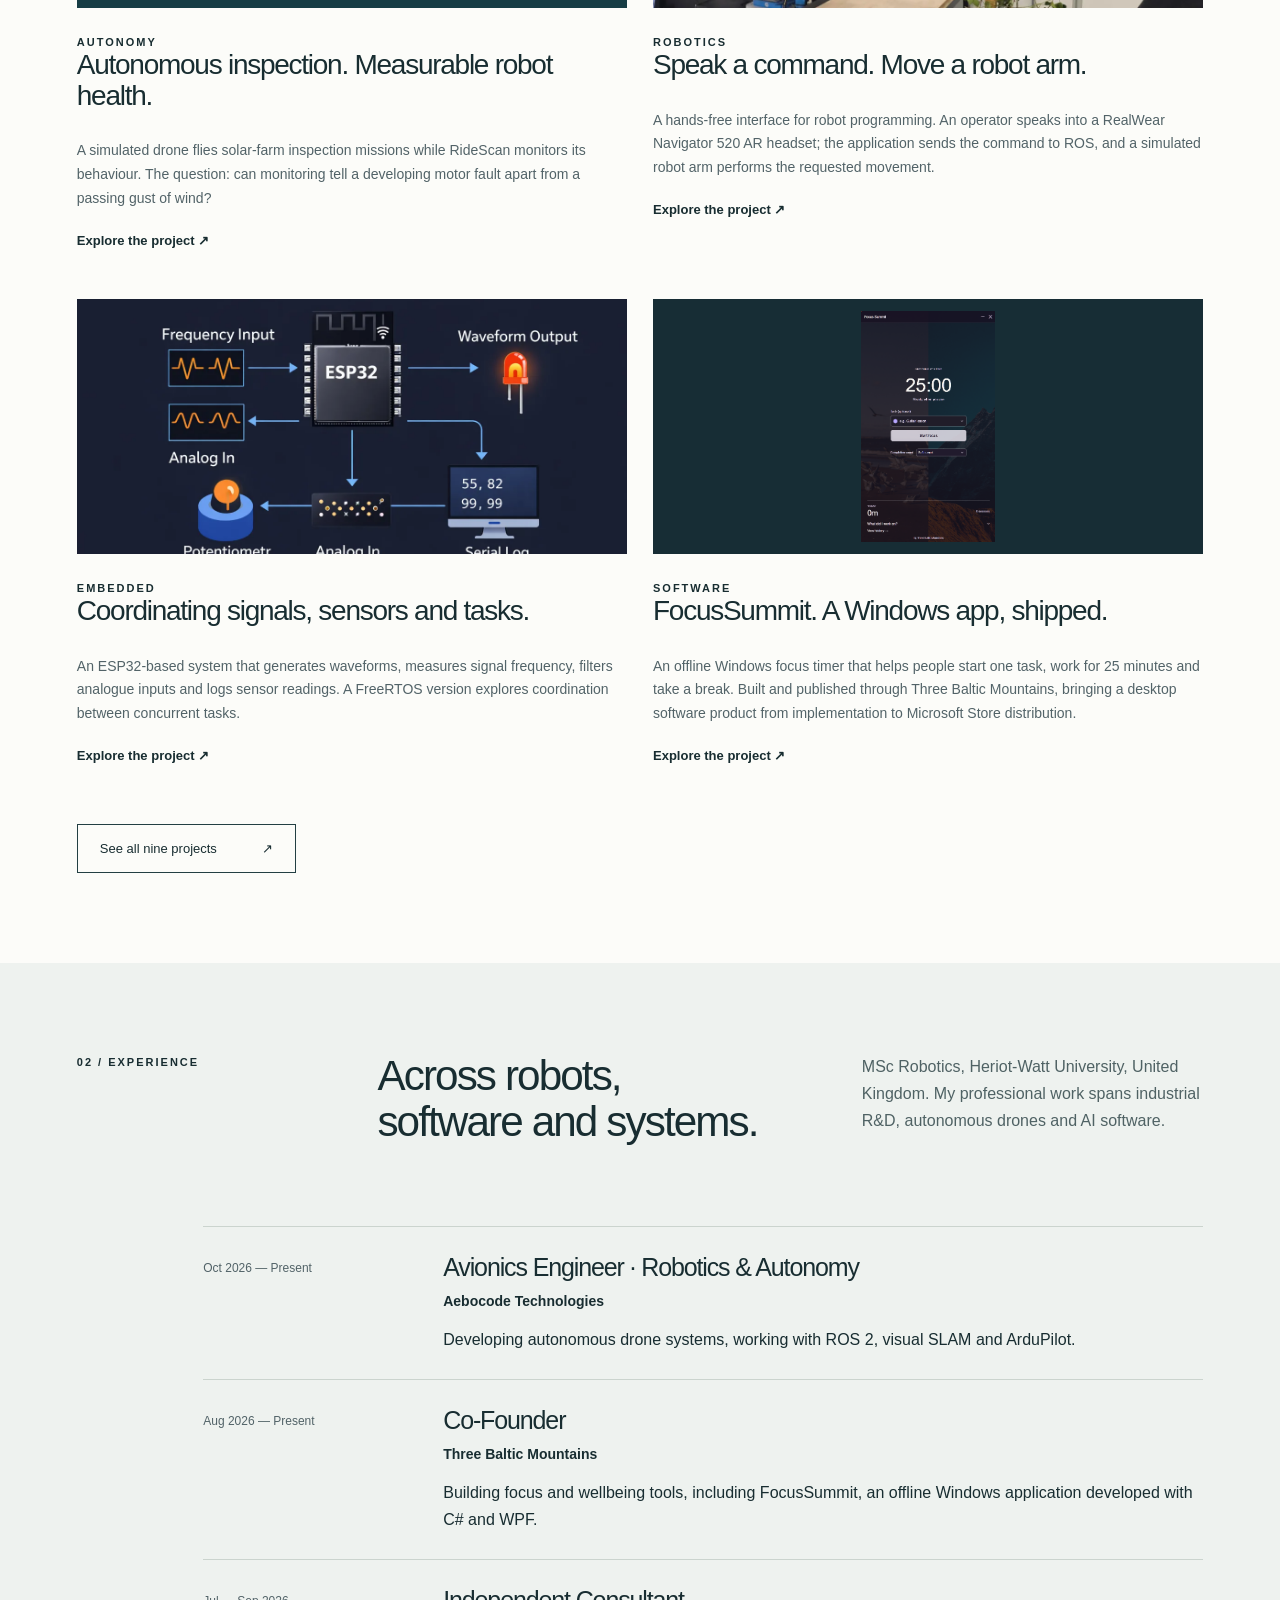
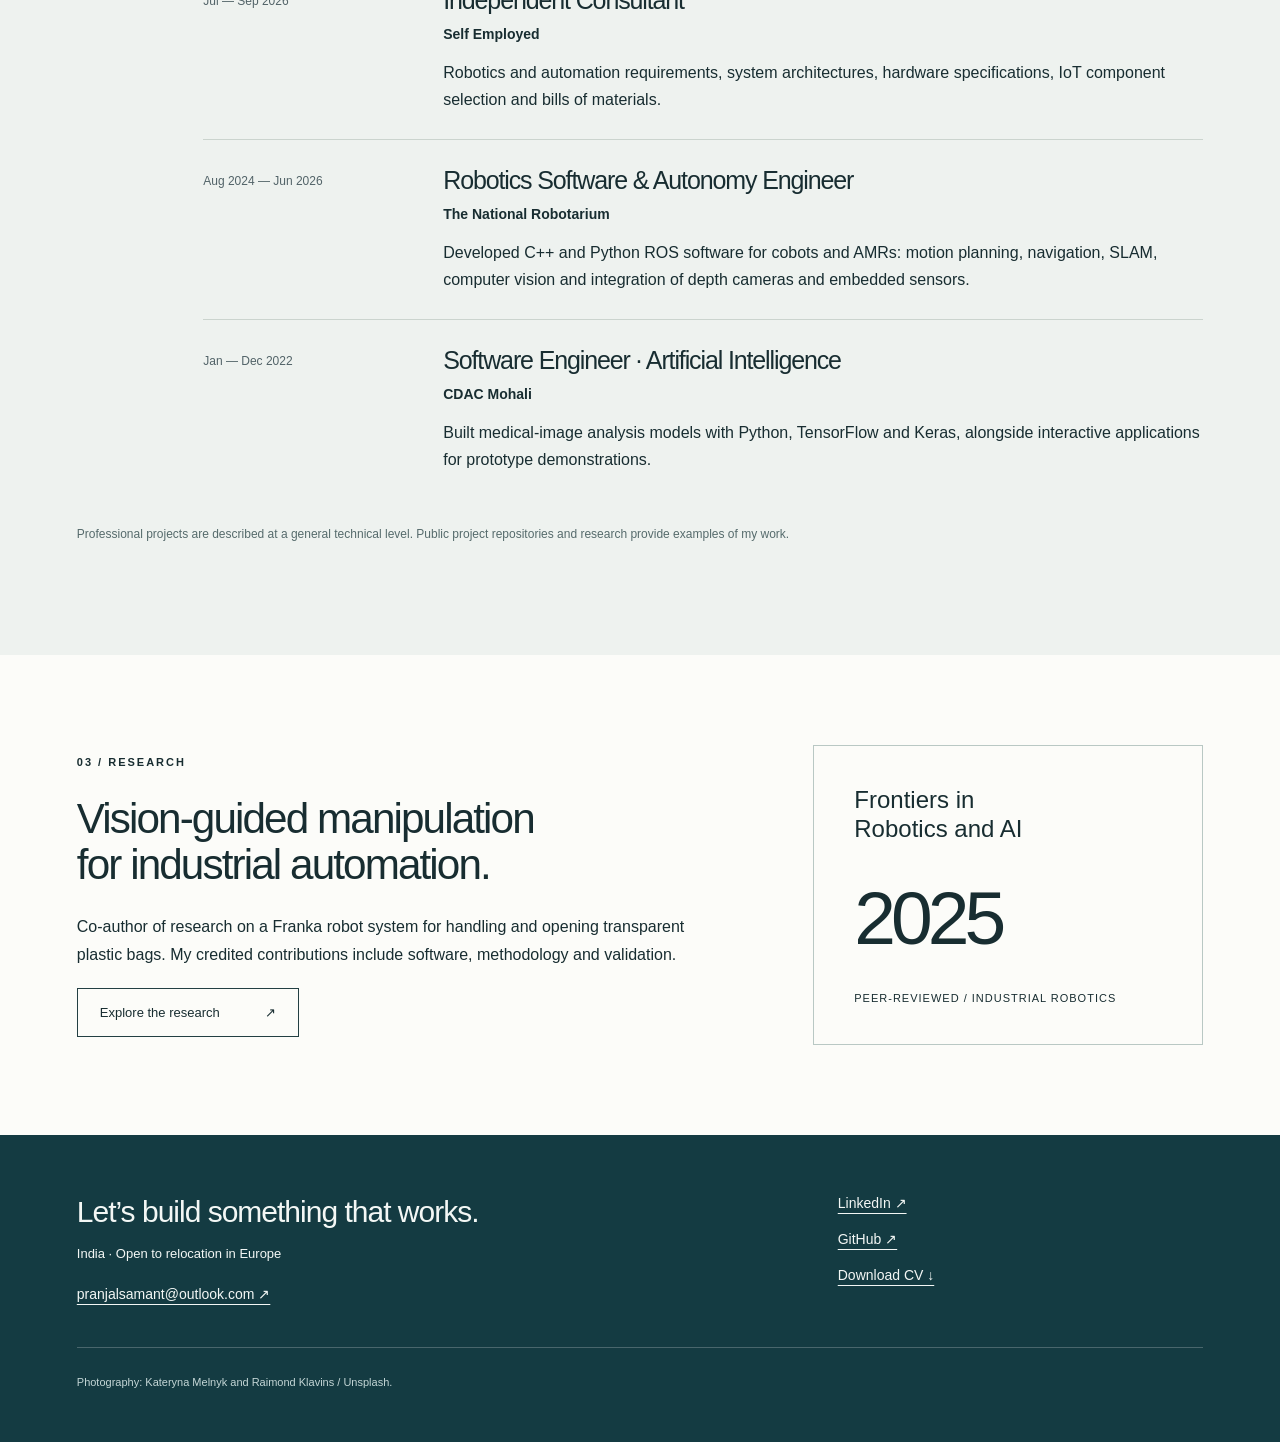
==== commit 63a3d6f9: "Showcase published FocusSummit app with latest screenshot and Store link" ====
--- a/index.html
+++ b/index.html
@@ -1 +1 @@
-<!doctype html><html lang="en"><head><meta charset="utf-8"><meta name="viewport" content="width=device-width,initial-scale=1"><title>Robotics Software & Autonomy Engineer | Pranjal Samant</title><meta name="description" content="Pranjal Samant — robotics software, autonomous systems and embedded integration. Explore projects, industrial experience and published research."><meta name="theme-color" content="#143d44"><meta property="og:title" content="Robotics Software & Autonomy Engineer | Pranjal Samant"><meta property="og:description" content="Pranjal Samant — robotics software, autonomous systems and embedded integration. Explore projects, industrial experience and published research."><meta property="og:image" content="https://pranjalsamant1.github.io/assets/images/mountain.webp"><link rel="stylesheet" href="assets/site.css"><script defer src="assets/site.js"></script></head><body><a class="skip" href="#main">Skip to content</a><header class="nav"><a class="wordmark" href="index.html">Pranjal Samant<span>Robotics & autonomy</span></a><nav aria-label="Main navigation"><a href="index.html#work">Overview</a><a href="projects.html">Projects</a><a href="publications.html">Research</a><a href="index.html#experience">Experience</a><a href="mailto:pranjalsamant@outlook.com">Contact ↗</a></nav></header><main id="main"><section class="hero" aria-labelledby="intro-title"><div class="heroimages" aria-hidden="true"><img src="assets/images/coast.webp" width="1200" height="1800" alt="" fetchpriority="high"><img src="assets/images/mountain.webp" width="1800" height="1200" alt=""></div><div class="herocopy"><p class="eyebrow">Engineering portfolio</p><h1 id="intro-title">Pranjal<br>Samant.</h1><p class="herorole">Robotics Software &<br>Autonomy Engineer</p><p class="herodesc">Software that connects perception,<br>planning and the physical world.</p><a class="button light" href="#work">Explore my work <span>↓</span></a></div><div class="herofoot"><span>C++ · Python · ROS 2</span><span>India / Open to Europe</span></div></section><section id="work" class="section"><div class="sectionhead"><p class="eyebrow">01 / The work</p><h2>Building complete<br>robotic systems.</h2><p>I develop software for collaborative robots, mobile robots and autonomous drones. My work brings together motion planning, navigation, computer vision and sensor integration.</p></div><div class="proof"><div><strong>Industrial robotics</strong><span>Professional experience at The National Robotarium</span></div><div><strong>Published research</strong><span>Co-author · Frontiers in Robotics and AI, 2025</span></div><div><strong>Autonomy in practice</strong><span>RideScan Integration Hackathon finalist, 2026</span></div></div><div class="previews"><article class="preview"><a href="projects.html#drone"><div class="drone-art"><span>PX4 / ROS 2</span><strong>Autonomous<br>inspection.</strong><small>Simulation & robot health monitoring</small></div><div class="previewcopy"><span class="eyebrow">Autonomy</span><h3>Autonomous inspection. Measurable robot health.</h3><p>A simulated drone flies solar-farm inspection missions while RideScan monitors its behaviour. The question: can monitoring tell a developing motor fault apart from a passing gust of wind?</p><span class="textlink">Explore the project ↗</span></div></a></article><article class="preview"><a href="projects.html#ar"><img src="assets/images/live_test.webp" alt="RealWear headset and robotic arm project demonstration" loading="lazy" width="900" height="600"><div class="previewcopy"><span class="eyebrow">Robotics</span><h3>Speak a command. Move a robot arm.</h3><p>A hands-free interface for robot programming. An operator speaks into a RealWear Navigator 520 AR headset; the application sends the command to ROS, and a simulated robot arm performs the requested movement.</p><span class="textlink">Explore the project ↗</span></div></a></article><article class="preview"><a href="projects.html#embedded"><img src="assets/images/architecture.webp" alt="Embedded system architecture diagram" loading="lazy" width="900" height="600"><div class="previewcopy"><span class="eyebrow">Embedded</span><h3>Coordinating signals, sensors and tasks.</h3><p>An ESP32-based system that generates waveforms, measures signal frequency, filters analogue inputs and logs sensor readings. A FreeRTOS version explores coordination between concurrent tasks.</p><span class="textlink">Explore the project ↗</span></div></a></article></div><a class="button" href="projects.html">See all eight projects <span>↗</span></a></section><section id="experience" class="section tint"><div class="sectionhead"><p class="eyebrow">02 / Experience</p><h2>Across robots,<br>software and systems.</h2><p>MSc Robotics, Heriot-Watt University, United Kingdom. My professional work spans industrial R&D, autonomous drones and AI software.</p></div><div class="timeline"><article><p class="dates">Oct 2026 — Present</p><div><h3>Avionics Engineer · Robotics & Autonomy</h3><p class="org">Aebocode Technologies</p><p>Developing autonomous drone systems, working with ROS 2, visual SLAM and ArduPilot.</p></div></article><article><p class="dates">Aug 2026 — Present</p><div><h3>Co-Founder</h3><p class="org">Three Baltic Mountains</p><p>Building focus and wellbeing tools, including FocusSummit, an offline Windows application developed with C# and WPF.</p></div></article><article><p class="dates">Jul — Sep 2026</p><div><h3>Independent Consultant</h3><p class="org">Self Employed</p><p>Robotics and automation requirements, system architectures, hardware specifications, IoT component selection and bills of materials.</p></div></article><article><p class="dates">Aug 2024 — Jun 2026</p><div><h3>Robotics Software & Autonomy Engineer</h3><p class="org">The National Robotarium</p><p>Developed C++ and Python ROS software for cobots and AMRs: motion planning, navigation, SLAM, computer vision and integration of depth cameras and embedded sensors.</p></div></article><article><p class="dates">Jan — Dec 2022</p><div><h3>Software Engineer · Artificial Intelligence</h3><p class="org">CDAC Mohali</p><p>Built medical-image analysis models with Python, TensorFlow and Keras, alongside interactive applications for prototype demonstrations.</p></div></article></div><p class="note">Professional projects are described at a general technical level. Public project repositories and research provide examples of my work.</p></section><section class="section researchteaser"><div><p class="eyebrow">03 / Research</p><h2>Vision-guided manipulation<br>for industrial automation.</h2><p>Co-author of research on a Franka robot system for handling and opening transparent plastic bags. My credited contributions include software, methodology and validation.</p><a class="button" href="publications.html">Explore the research <span>↗</span></a></div><div class="paperlabel"><span>Frontiers in<br>Robotics and AI</span><strong>2025</strong><small>Peer-reviewed / Industrial robotics</small></div></section></main><footer><div><strong>Let’s build something that works.</strong><p>India · Open to relocation in Europe</p><a href="mailto:pranjalsamant@outlook.com">pranjalsamant@outlook.com ↗</a></div><div class="footerlinks"><a href="https://www.linkedin.com/in/pranjal-samant/">LinkedIn ↗</a><a href="https://github.com/pranjalsamant1">GitHub ↗</a><a href="assets/Pranjal-Samant-CV.pdf">Download CV ↓</a></div><p class="credit">Photography: Kateryna Melnyk and Raimond Klavins / Unsplash.</p></footer></body></html>+<!doctype html><html lang="en"><head><meta charset="utf-8"><meta name="viewport" content="width=device-width,initial-scale=1"><title>Robotics Software & Autonomy Engineer | Pranjal Samant</title><meta name="description" content="Pranjal Samant — robotics software, autonomous systems and embedded integration. Explore projects, industrial experience and published research."><meta name="theme-color" content="#143d44"><meta property="og:title" content="Robotics Software & Autonomy Engineer | Pranjal Samant"><meta property="og:description" content="Pranjal Samant — robotics software, autonomous systems and embedded integration. Explore projects, industrial experience and published research."><meta property="og:image" content="https://pranjalsamant1.github.io/assets/images/mountain.webp"><link rel="stylesheet" href="assets/site.css"><script defer src="assets/site.js"></script></head><body><a class="skip" href="#main">Skip to content</a><header class="nav"><a class="wordmark" href="index.html">Pranjal Samant<span>Robotics & autonomy</span></a><nav aria-label="Main navigation"><a href="index.html#work">Overview</a><a href="projects.html">Projects</a><a href="publications.html">Research</a><a href="index.html#experience">Experience</a><a href="mailto:pranjalsamant@outlook.com">Contact ↗</a></nav></header><main id="main"><section class="hero" aria-labelledby="intro-title"><div class="heroimages" aria-hidden="true"><img src="assets/images/coast.webp" width="1200" height="1800" alt="" fetchpriority="high"><img src="assets/images/mountain.webp" width="1800" height="1200" alt=""></div><div class="herocopy"><p class="eyebrow">Engineering portfolio</p><h1 id="intro-title">Pranjal<br>Samant.</h1><p class="herorole">Robotics Software &<br>Autonomy Engineer</p><p class="herodesc">Software that connects perception,<br>planning and the physical world.</p><a class="button light" href="#work">Explore my work <span>↓</span></a></div><div class="herofoot"><span>C++ · Python · ROS 2</span><span>India / Open to Europe</span></div></section><section id="work" class="section"><div class="sectionhead"><p class="eyebrow">01 / The work</p><h2>Building complete<br>robotic systems.</h2><p>I develop software for collaborative robots, mobile robots and autonomous drones. My work brings together motion planning, navigation, computer vision and sensor integration.</p></div><div class="proof"><div><strong>Industrial robotics</strong><span>Professional experience at The National Robotarium</span></div><div><strong>Published research</strong><span>Co-author · Frontiers in Robotics and AI, 2025</span></div><div><strong>Autonomy in practice</strong><span>RideScan Integration Hackathon finalist, 2026</span></div></div><div class="previews"><article class="preview"><a href="projects.html#drone"><div class="drone-art"><span>PX4 / ROS 2</span><strong>Autonomous<br>inspection.</strong><small>Simulation & robot health monitoring</small></div><div class="previewcopy"><span class="eyebrow">Autonomy</span><h3>Autonomous inspection. Measurable robot health.</h3><p>A simulated drone flies solar-farm inspection missions while RideScan monitors its behaviour. The question: can monitoring tell a developing motor fault apart from a passing gust of wind?</p><span class="textlink">Explore the project ↗</span></div></a></article><article class="preview"><a href="projects.html#ar"><img src="assets/images/live_test.webp" alt="RealWear headset and robotic arm project demonstration" loading="lazy" width="900" height="600"><div class="previewcopy"><span class="eyebrow">Robotics</span><h3>Speak a command. Move a robot arm.</h3><p>A hands-free interface for robot programming. An operator speaks into a RealWear Navigator 520 AR headset; the application sends the command to ROS, and a simulated robot arm performs the requested movement.</p><span class="textlink">Explore the project ↗</span></div></a></article><article class="preview"><a href="projects.html#embedded"><img src="assets/images/architecture.webp" alt="Embedded system architecture diagram" loading="lazy" width="900" height="600"><div class="previewcopy"><span class="eyebrow">Embedded</span><h3>Coordinating signals, sensors and tasks.</h3><p>An ESP32-based system that generates waveforms, measures signal frequency, filters analogue inputs and logs sensor readings. A FreeRTOS version explores coordination between concurrent tasks.</p><span class="textlink">Explore the project ↗</span></div></a></article><article class="preview"><a href="projects.html#focussummit"><img src="assets/images/focussummit-latest.webp" alt="Latest FocusSummit app screenshot showing the focus timer, task input, completion sound and session history" loading="lazy" width="900" height="600"><div class="previewcopy"><span class="eyebrow">Software</span><h3>FocusSummit. A Windows app, shipped.</h3><p>An offline Windows focus timer that helps people start one task, work for 25 minutes and take a break. Built and published through Three Baltic Mountains, bringing a desktop software product from implementation to Microsoft Store distribution.</p><span class="textlink">Explore the project ↗</span></div></a></article></div><a class="button" href="projects.html">See all nine projects <span>↗</span></a></section><section id="experience" class="section tint"><div class="sectionhead"><p class="eyebrow">02 / Experience</p><h2>Across robots,<br>software and systems.</h2><p>MSc Robotics, Heriot-Watt University, United Kingdom. My professional work spans industrial R&D, autonomous drones and AI software.</p></div><div class="timeline"><article><p class="dates">Oct 2026 — Present</p><div><h3>Avionics Engineer · Robotics & Autonomy</h3><p class="org">Aebocode Technologies</p><p>Developing autonomous drone systems, working with ROS 2, visual SLAM and ArduPilot.</p></div></article><article><p class="dates">Aug 2026 — Present</p><div><h3>Co-Founder</h3><p class="org">Three Baltic Mountains</p><p>Building focus and wellbeing tools, including FocusSummit, an offline Windows application developed with C# and WPF.</p></div></article><article><p class="dates">Jul — Sep 2026</p><div><h3>Independent Consultant</h3><p class="org">Self Employed</p><p>Robotics and automation requirements, system architectures, hardware specifications, IoT component selection and bills of materials.</p></div></article><article><p class="dates">Aug 2024 — Jun 2026</p><div><h3>Robotics Software & Autonomy Engineer</h3><p class="org">The National Robotarium</p><p>Developed C++ and Python ROS software for cobots and AMRs: motion planning, navigation, SLAM, computer vision and integration of depth cameras and embedded sensors.</p></div></article><article><p class="dates">Jan — Dec 2022</p><div><h3>Software Engineer · Artificial Intelligence</h3><p class="org">CDAC Mohali</p><p>Built medical-image analysis models with Python, TensorFlow and Keras, alongside interactive applications for prototype demonstrations.</p></div></article></div><p class="note">Professional projects are described at a general technical level. Public project repositories and research provide examples of my work.</p></section><section class="section researchteaser"><div><p class="eyebrow">03 / Research</p><h2>Vision-guided manipulation<br>for industrial automation.</h2><p>Co-author of research on a Franka robot system for handling and opening transparent plastic bags. My credited contributions include software, methodology and validation.</p><a class="button" href="publications.html">Explore the research <span>↗</span></a></div><div class="paperlabel"><span>Frontiers in<br>Robotics and AI</span><strong>2025</strong><small>Peer-reviewed / Industrial robotics</small></div></section></main><footer><div><strong>Let’s build something that works.</strong><p>India · Open to relocation in Europe</p><a href="mailto:pranjalsamant@outlook.com">pranjalsamant@outlook.com ↗</a></div><div class="footerlinks"><a href="https://www.linkedin.com/in/pranjal-samant/">LinkedIn ↗</a><a href="https://github.com/pranjalsamant1">GitHub ↗</a><a href="assets/Pranjal-Samant-CV.pdf">Download CV ↓</a></div><p class="credit">Photography: Kateryna Melnyk and Raimond Klavins / Unsplash.</p></footer></body></html>
--- a/assets/site.css
+++ b/assets/site.css
@@ -1 +1,7 @@
 *{box-sizing:border-box}html{scroll-behavior:smooth;scroll-padding-top:100px}body{margin:0;color:#182d31;background:#fcfcf9;font-family:Helvetica,"Helvetica Neue",Arial,sans-serif;-webkit-font-smoothing:antialiased}a{color:inherit}img{max-width:100%;display:block}button{font:inherit}a:focus-visible,button:focus-visible{outline:3px solid #b65730;outline-offset:6px}.skip{position:absolute;top:-100px;padding:14px;background:white;z-index:20}.skip:focus{top:0}.nav{min-height:90px;padding:22px 5%;display:flex;align-items:center;justify-content:space-between;gap:24px;border-bottom:1px solid #dce1dd;background:#fcfcf9}.wordmark{text-decoration:none;font-size:18px;font-weight:700;letter-spacing:-.5px}.wordmark span{display:block;font-size:11px;font-weight:400;margin-top:5px;letter-spacing:1px;text-transform:uppercase}.nav nav{display:flex;gap:28px;flex-wrap:wrap;font-size:13px}.nav nav a{text-decoration:none}.nav nav a:hover,.textlink:hover{text-decoration:underline;text-underline-offset:5px}.hero{position:relative;min-height:720px;height:calc(100svh - 90px);max-height:1100px;color:white;background:#18414b;isolation:isolate}.heroimages{position:absolute;inset:0;display:grid;grid-template-columns:1fr 1fr;gap:3px;background:white;z-index:-2}.heroimages img{width:100%;height:100%;object-fit:cover;min-height:0}.heroimages img:first-child{object-position:50% 65%}.heroimages img:last-child{object-position:45% 50%}.hero:before{content:"";position:absolute;inset:0;background:linear-gradient(90deg,rgba(9,32,38,.52),rgba(9,32,38,.04) 70%);z-index:-1}.herocopy{padding:70px 6%;max-width:700px}.eyebrow{text-transform:uppercase;letter-spacing:2px;font-size:11px;font-weight:600;margin:0 0 24px}h1,h2,h3,p{margin-top:0}h1,h2,h3{font-weight:500;letter-spacing:-.045em}h1{font-size:clamp(62px,7vw,112px);line-height:.99;margin-bottom:28px}.herorole{font-size:clamp(24px,2.5vw,37px);line-height:1.2;letter-spacing:-.6px;margin-bottom:22px}.herodesc{font-size:17px;line-height:1.6;margin-bottom:30px}.button{display:inline-flex;gap:45px;align-items:center;padding:16px 22px;text-decoration:none;border:1px solid #233f43;font-size:13px;min-height:48px}.button:hover{background:#183e44;color:white}.button.light{border-color:white;background:white;color:#183e44}.button.light:hover{background:#dce9e7}.herofoot{position:absolute;bottom:30px;left:6%;right:6%;display:flex;justify-content:space-between;font-size:11px;letter-spacing:1px}.section{padding:90px 6%;max-width:1600px;margin:auto;scroll-margin-top:20px}.sectionhead{display:grid;grid-template-columns:1fr 1.7fr 1.3fr;gap:38px;align-items:start;margin-bottom:55px}h2{font-size:clamp(32px,3.3vw,51px);line-height:1.1;margin-bottom:25px}p,li{font-size:16px;line-height:1.7}p{margin-bottom:20px}.sectionhead p:last-child{color:#4f6264}.proof{display:grid;grid-template-columns:repeat(3,1fr);gap:35px;border-top:1px solid #ccd4d0;border-bottom:1px solid #ccd4d0;padding:26px 0;margin-bottom:45px}.proof strong{display:block;font-weight:500;font-size:20px;margin-bottom:9px}.proof span{font-size:13px;line-height:1.6;color:#506568}.previews{display:grid;grid-template-columns:repeat(3,minmax(0,1fr));gap:26px;margin-bottom:36px}.preview a{display:block;text-decoration:none}.preview img,.preview .drone-art{width:100%;height:255px;object-fit:cover;background:#e8eeeb}.previewcopy{padding:24px 0}.previewcopy .eyebrow{margin-bottom:15px}.preview h3{font-size:28px;line-height:1.1}.preview p{font-size:14px;line-height:1.7;color:#526368}.textlink{font-size:13px;font-weight:600;text-underline-offset:5px}.tint{background:#eef2ef}.timeline{max-width:1000px;margin-left:auto}.timeline article{display:grid;grid-template-columns:210px 1fr;gap:30px;border-top:1px solid #cbd4ce;padding:26px 0}.dates{font-size:12px;padding-top:5px;color:#526368}.timeline h3{font-size:25px;margin-bottom:8px}.org{font-size:14px;font-weight:600;margin-bottom:12px}.timeline p:last-child{margin-bottom:0}.note{font-size:12px;color:#566b6c;line-height:1.7;margin-top:25px}.researchteaser{display:grid;grid-template-columns:1.6fr 1fr;gap:10%;align-items:center}.paperlabel{border:1px solid #b9c8c4;padding:40px;min-height:300px;display:flex;flex-direction:column;justify-content:space-between}.paperlabel span{font-size:24px;line-height:1.2}.paperlabel strong{font-size:75px;font-weight:400;letter-spacing:-5px}.paperlabel small{font-size:11px;text-transform:uppercase;letter-spacing:1px}footer{background:#143b42;color:#f3f7f5;padding:60px 6% 30px;display:grid;grid-template-columns:2fr 1fr;gap:30px}footer strong{font-size:30px;font-weight:400;letter-spacing:-1px}footer p{font-size:13px;margin-top:14px}footer a{font-size:14px;text-underline-offset:5px}.footerlinks{display:flex;flex-direction:column;gap:20px;align-items:flex-start}.credit{grid-column:1/-1;color:#c4d6d6;font-size:11px;padding-top:25px;border-top:1px solid #49666c}.pageintro{padding-bottom:55px}.pageintro h1{font-size:clamp(52px,6vw,90px);max-width:1000px}.lead{max-width:650px;font-size:20px;color:#506568}.filters{display:flex;flex-wrap:wrap;gap:10px;margin-top:35px}.filters button{border:1px solid #c5d1cd;border-radius:0;padding:12px 20px;background:transparent;color:#173c43;cursor:pointer}.filters button[aria-pressed=true]{background:#173c43;color:white;border-color:#173c43}.case{display:grid;grid-template-columns:1fr 1fr;gap:7%;border-top:1px solid #cbd4ce;padding-top:65px;padding-bottom:65px}.casevisual img{width:100%;max-height:440px;object-fit:contain;background:#eef2ef}.casevisual>p{font-size:12px;margin-top:18px;color:#526368}.casecopy h2{font-size:36px}.projectmeta{font-size:12px;color:#536b6b}.casecopy h3,.paper h3{font-size:18px;letter-spacing:0;margin-top:25px}.casecopy ul{padding-left:18px}.casecopy li{font-size:15px;margin-bottom:10px;color:#40585d}.outcome{border-top:1px solid #ccd6d0;padding-top:18px;font-size:14px;font-weight:600}.drone-art{background:#173d45;color:white;padding:30px;min-height:350px;display:flex;flex-direction:column;justify-content:space-between}.drone-art span,.drone-art small{font-size:11px;letter-spacing:1px;line-height:1.7}.drone-art strong{font-size:clamp(30px,4vw,60px);letter-spacing:-2px;font-weight:400;line-height:1.05}.preview .drone-art{min-height:255px;background:#173d45}.preview .drone-art strong{font-size:35px}.paper{display:grid;grid-template-columns:1.2fr 1fr;gap:7%;padding-top:20px}.video iframe{width:100%;aspect-ratio:16/9;border:0}.video p{font-size:12px;color:#526368}.sr{position:absolute;width:1px;height:1px;padding:0;margin:-1px;overflow:hidden;clip:rect(0,0,0,0);white-space:nowrap;border:0}[hidden]{display:none!important}@media(min-width:1600px){.hero .herocopy{margin-left:calc((100vw - 1500px)/2)}}@media(max-width:1000px){.nav{align-items:flex-start}.nav nav{gap:17px}.sectionhead{grid-template-columns:1fr 2fr}.sectionhead>p:last-child{grid-column:2}.previews{gap:18px}.preview h3{font-size:24px}.preview img,.preview .drone-art{height:210px;min-height:210px}.timeline article{grid-template-columns:170px 1fr}.case{gap:5%}.hero{min-height:720px}}@media(max-width:650px){.nav{padding:20px 6%;display:block}.nav nav{margin-top:18px;gap:18px;font-size:12px}.wordmark span{display:none}.hero{height:760px;min-height:0}.heroimages{grid-template-columns:1fr 1fr}.heroimages img:first-child{object-position:48% 70%}.heroimages img:last-child{object-position:42% 50%}.hero:before{background:linear-gradient(90deg,rgba(8,30,36,.64),rgba(8,30,36,.22))}.herocopy{padding-top:65px}.herocopy h1{font-size:69px}.herorole{font-size:26px}.herodesc{font-size:15px}.herofoot{font-size:9px;gap:20px}.section{padding:60px 6%}.sectionhead{display:block;margin-bottom:30px}.sectionhead h2{font-size:37px}.proof{grid-template-columns:1fr;gap:22px}.previews{grid-template-columns:1fr}.preview img,.preview .drone-art{height:270px;min-height:270px}.previewcopy{padding-bottom:30px}.preview h3{font-size:30px}.timeline article{display:block}.timeline .dates{margin-bottom:10px}.researchteaser,.case,.paper{grid-template-columns:1fr;gap:30px}.casecopy h2{font-size:34px}.casevisual{order:2}.casecopy{order:1}.drone-art{min-height:290px}.case{padding-top:45px;padding-bottom:45px}.pageintro h1{font-size:52px}.pageintro .lead{font-size:18px}.filters{gap:8px}.filters button{padding:12px 15px}.paperlabel{min-height:260px}footer{grid-template-columns:1fr;padding-top:45px}footer strong{font-size:27px}.credit{margin-bottom:0}}@media(prefers-reduced-motion:reduce){html{scroll-behavior:auto}}
+
+/* Show the full supplied app screenshot without cropping the interface. */
+.previews{grid-template-columns:repeat(2,minmax(0,1fr))}
+.preview img[src$="focussummit-latest.webp"]{object-fit:contain;background:#172d35;padding:12px}
+#focussummit .casevisual img{max-height:720px;object-fit:contain;padding:18px;background:#e9edeb}
+@media(max-width:650px){.previews{grid-template-columns:1fr}#focussummit .casevisual img{max-height:none;padding:12px}}
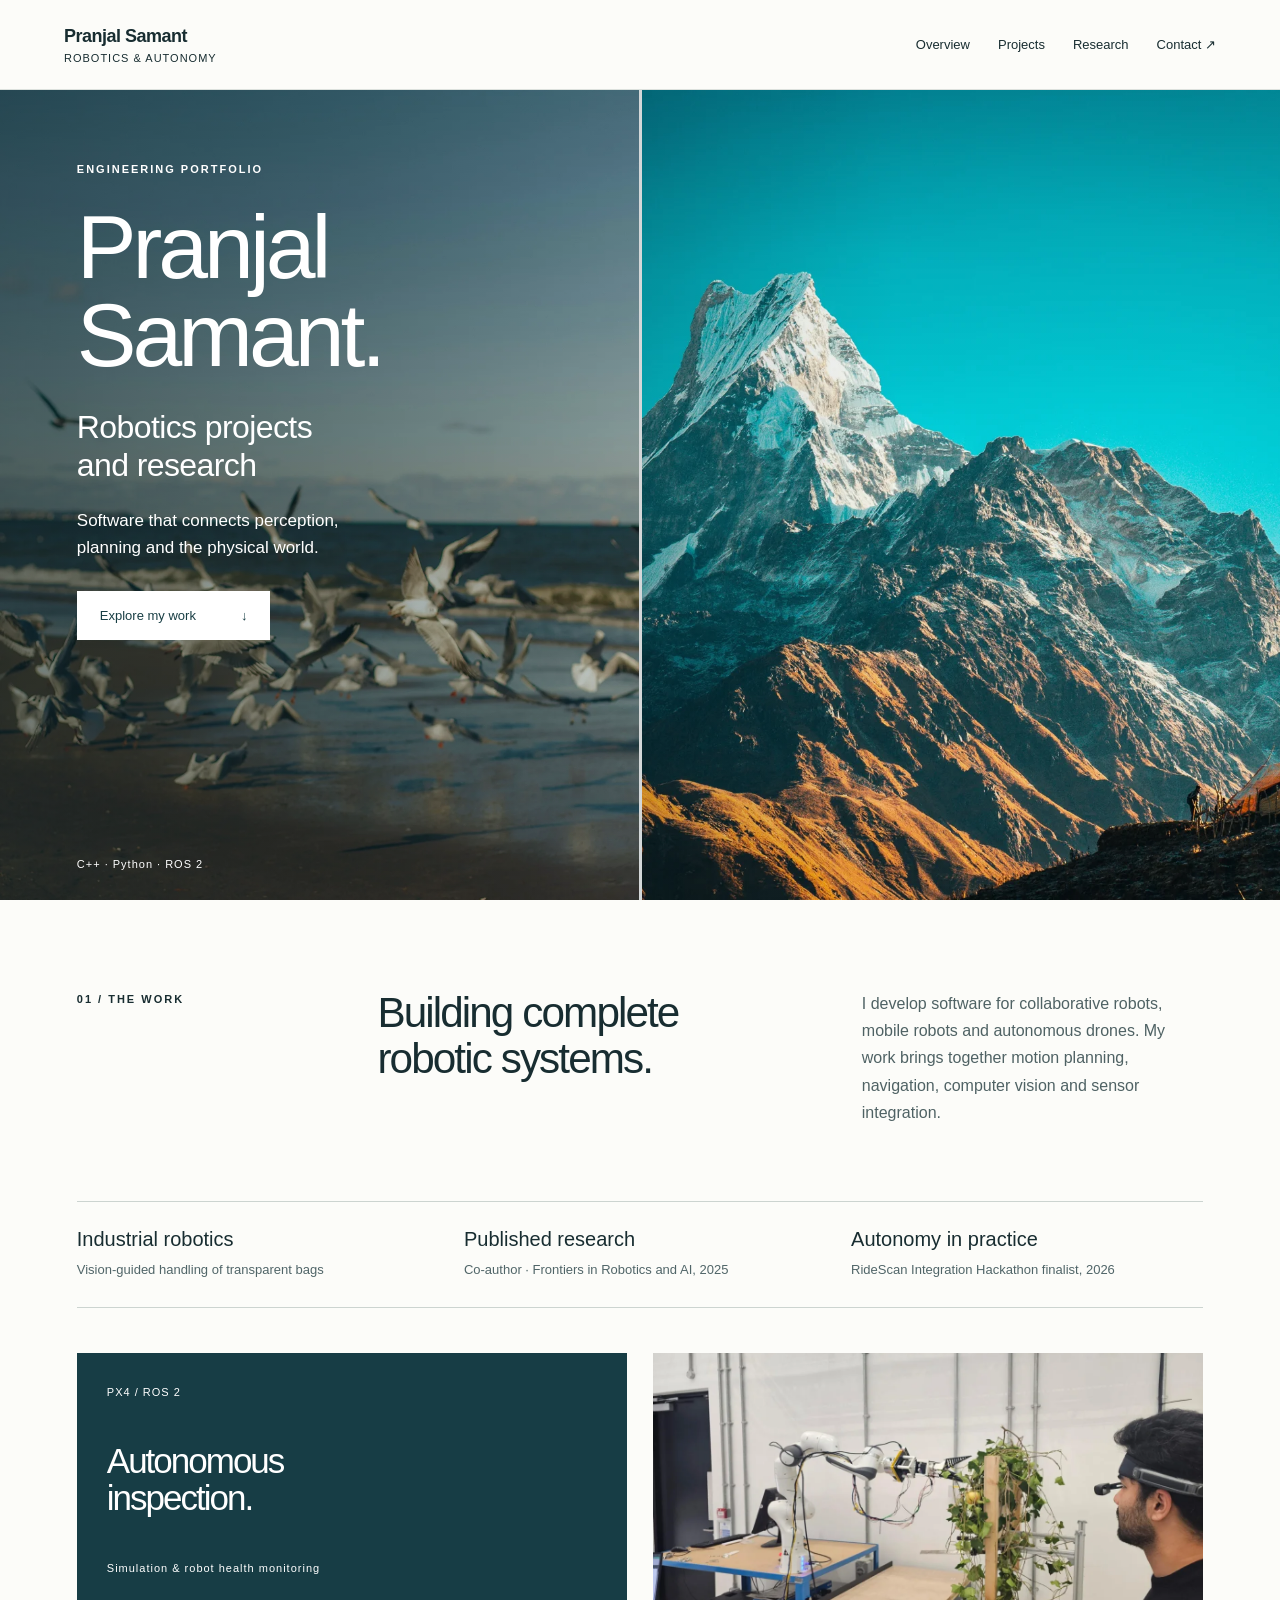
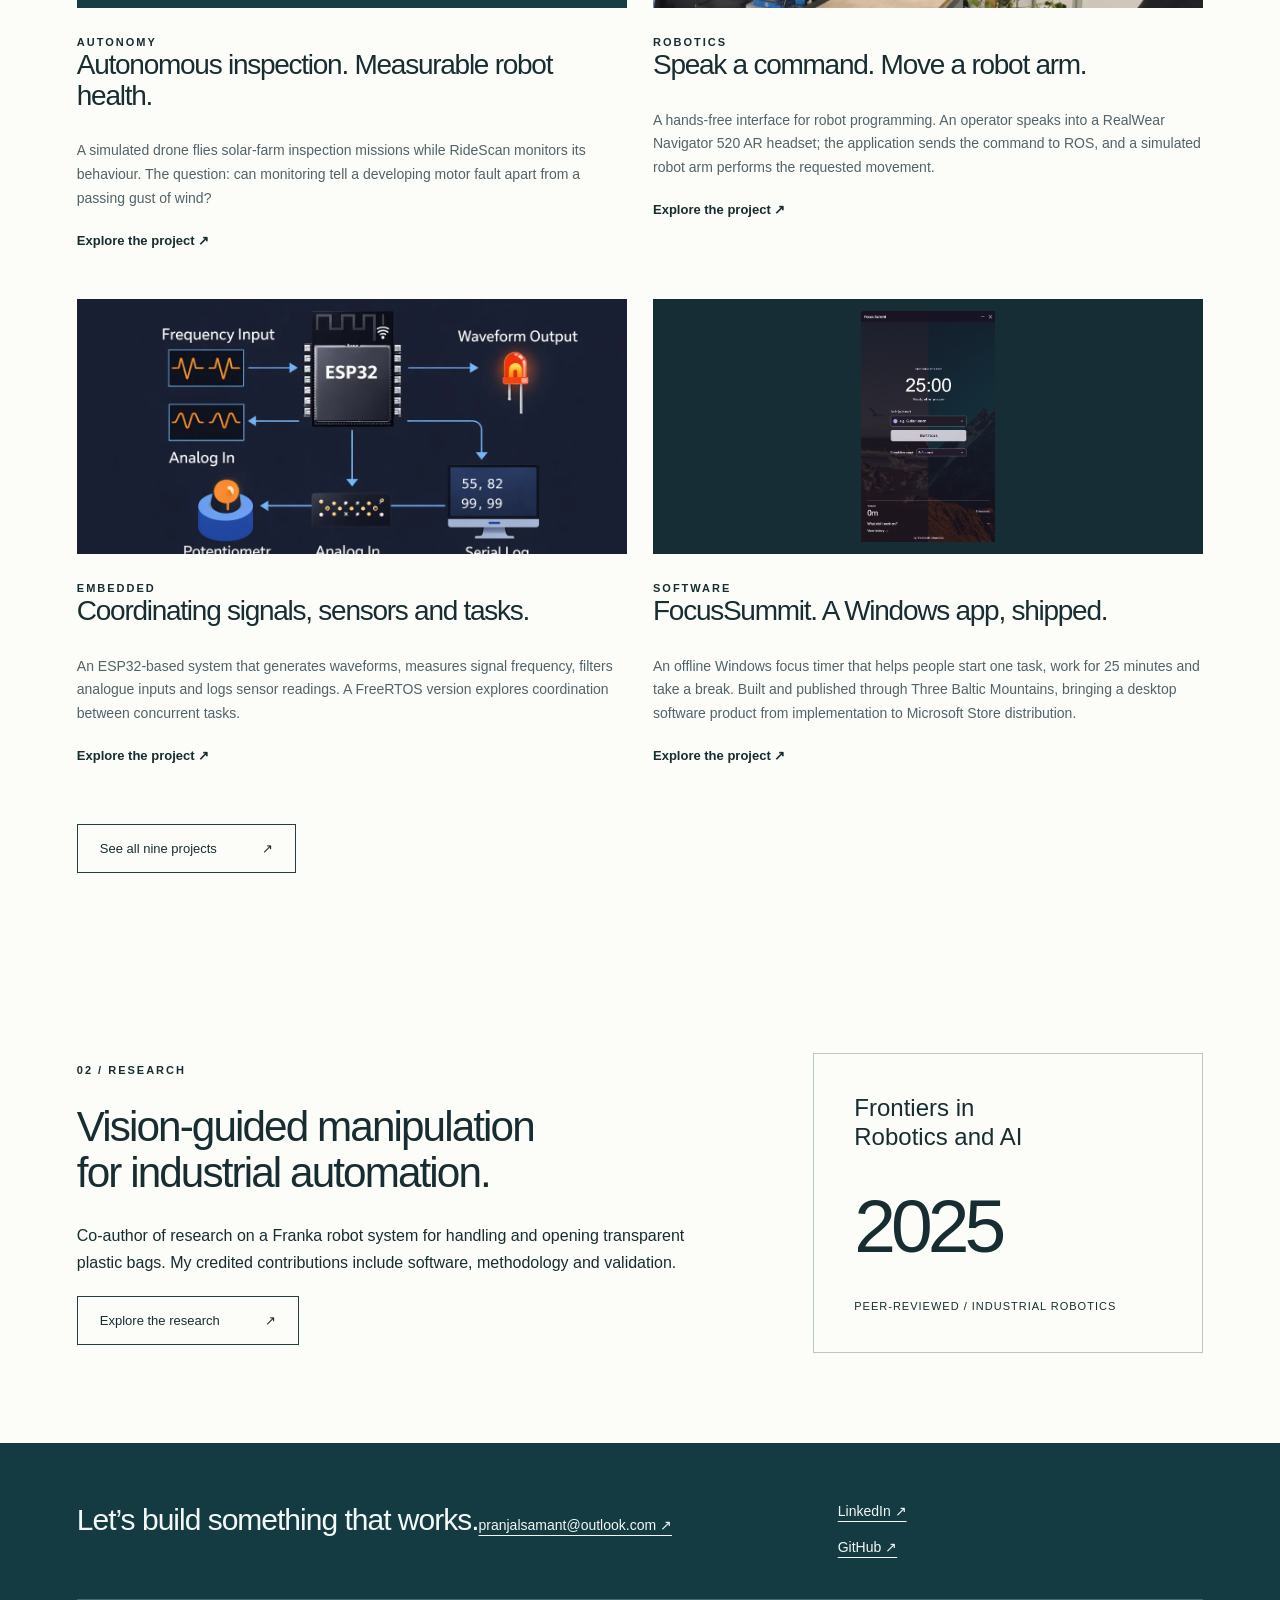
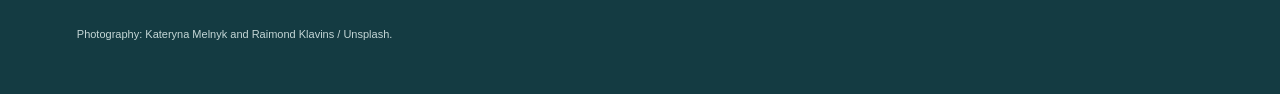
==== commit 65516578: "Focus the portfolio on projects and published research" ====
--- a/index.html
+++ b/index.html
@@ -1 +1 @@
-<!doctype html><html lang="en"><head><meta charset="utf-8"><meta name="viewport" content="width=device-width,initial-scale=1"><title>Robotics Software & Autonomy Engineer | Pranjal Samant</title><meta name="description" content="Pranjal Samant — robotics software, autonomous systems and embedded integration. Explore projects, industrial experience and published research."><meta name="theme-color" content="#143d44"><meta property="og:title" content="Robotics Software & Autonomy Engineer | Pranjal Samant"><meta property="og:description" content="Pranjal Samant — robotics software, autonomous systems and embedded integration. Explore projects, industrial experience and published research."><meta property="og:image" content="https://pranjalsamant1.github.io/assets/images/mountain.webp"><link rel="stylesheet" href="assets/site.css"><script defer src="assets/site.js"></script></head><body><a class="skip" href="#main">Skip to content</a><header class="nav"><a class="wordmark" href="index.html">Pranjal Samant<span>Robotics & autonomy</span></a><nav aria-label="Main navigation"><a href="index.html#work">Overview</a><a href="projects.html">Projects</a><a href="publications.html">Research</a><a href="index.html#experience">Experience</a><a href="mailto:pranjalsamant@outlook.com">Contact ↗</a></nav></header><main id="main"><section class="hero" aria-labelledby="intro-title"><div class="heroimages" aria-hidden="true"><img src="assets/images/coast.webp" width="1200" height="1800" alt="" fetchpriority="high"><img src="assets/images/mountain.webp" width="1800" height="1200" alt=""></div><div class="herocopy"><p class="eyebrow">Engineering portfolio</p><h1 id="intro-title">Pranjal<br>Samant.</h1><p class="herorole">Robotics Software &<br>Autonomy Engineer</p><p class="herodesc">Software that connects perception,<br>planning and the physical world.</p><a class="button light" href="#work">Explore my work <span>↓</span></a></div><div class="herofoot"><span>C++ · Python · ROS 2</span><span>India / Open to Europe</span></div></section><section id="work" class="section"><div class="sectionhead"><p class="eyebrow">01 / The work</p><h2>Building complete<br>robotic systems.</h2><p>I develop software for collaborative robots, mobile robots and autonomous drones. My work brings together motion planning, navigation, computer vision and sensor integration.</p></div><div class="proof"><div><strong>Industrial robotics</strong><span>Professional experience at The National Robotarium</span></div><div><strong>Published research</strong><span>Co-author · Frontiers in Robotics and AI, 2025</span></div><div><strong>Autonomy in practice</strong><span>RideScan Integration Hackathon finalist, 2026</span></div></div><div class="previews"><article class="preview"><a href="projects.html#drone"><div class="drone-art"><span>PX4 / ROS 2</span><strong>Autonomous<br>inspection.</strong><small>Simulation & robot health monitoring</small></div><div class="previewcopy"><span class="eyebrow">Autonomy</span><h3>Autonomous inspection. Measurable robot health.</h3><p>A simulated drone flies solar-farm inspection missions while RideScan monitors its behaviour. The question: can monitoring tell a developing motor fault apart from a passing gust of wind?</p><span class="textlink">Explore the project ↗</span></div></a></article><article class="preview"><a href="projects.html#ar"><img src="assets/images/live_test.webp" alt="RealWear headset and robotic arm project demonstration" loading="lazy" width="900" height="600"><div class="previewcopy"><span class="eyebrow">Robotics</span><h3>Speak a command. Move a robot arm.</h3><p>A hands-free interface for robot programming. An operator speaks into a RealWear Navigator 520 AR headset; the application sends the command to ROS, and a simulated robot arm performs the requested movement.</p><span class="textlink">Explore the project ↗</span></div></a></article><article class="preview"><a href="projects.html#embedded"><img src="assets/images/architecture.webp" alt="Embedded system architecture diagram" loading="lazy" width="900" height="600"><div class="previewcopy"><span class="eyebrow">Embedded</span><h3>Coordinating signals, sensors and tasks.</h3><p>An ESP32-based system that generates waveforms, measures signal frequency, filters analogue inputs and logs sensor readings. A FreeRTOS version explores coordination between concurrent tasks.</p><span class="textlink">Explore the project ↗</span></div></a></article><article class="preview"><a href="projects.html#focussummit"><img src="assets/images/focussummit-latest.webp" alt="Latest FocusSummit app screenshot showing the focus timer, task input, completion sound and session history" loading="lazy" width="900" height="600"><div class="previewcopy"><span class="eyebrow">Software</span><h3>FocusSummit. A Windows app, shipped.</h3><p>An offline Windows focus timer that helps people start one task, work for 25 minutes and take a break. Built and published through Three Baltic Mountains, bringing a desktop software product from implementation to Microsoft Store distribution.</p><span class="textlink">Explore the project ↗</span></div></a></article></div><a class="button" href="projects.html">See all nine projects <span>↗</span></a></section><section id="experience" class="section tint"><div class="sectionhead"><p class="eyebrow">02 / Experience</p><h2>Across robots,<br>software and systems.</h2><p>MSc Robotics, Heriot-Watt University, United Kingdom. My professional work spans industrial R&D, autonomous drones and AI software.</p></div><div class="timeline"><article><p class="dates">Oct 2026 — Present</p><div><h3>Avionics Engineer · Robotics & Autonomy</h3><p class="org">Aebocode Technologies</p><p>Developing autonomous drone systems, working with ROS 2, visual SLAM and ArduPilot.</p></div></article><article><p class="dates">Aug 2026 — Present</p><div><h3>Co-Founder</h3><p class="org">Three Baltic Mountains</p><p>Building focus and wellbeing tools, including FocusSummit, an offline Windows application developed with C# and WPF.</p></div></article><article><p class="dates">Jul — Sep 2026</p><div><h3>Independent Consultant</h3><p class="org">Self Employed</p><p>Robotics and automation requirements, system architectures, hardware specifications, IoT component selection and bills of materials.</p></div></article><article><p class="dates">Aug 2024 — Jun 2026</p><div><h3>Robotics Software & Autonomy Engineer</h3><p class="org">The National Robotarium</p><p>Developed C++ and Python ROS software for cobots and AMRs: motion planning, navigation, SLAM, computer vision and integration of depth cameras and embedded sensors.</p></div></article><article><p class="dates">Jan — Dec 2022</p><div><h3>Software Engineer · Artificial Intelligence</h3><p class="org">CDAC Mohali</p><p>Built medical-image analysis models with Python, TensorFlow and Keras, alongside interactive applications for prototype demonstrations.</p></div></article></div><p class="note">Professional projects are described at a general technical level. Public project repositories and research provide examples of my work.</p></section><section class="section researchteaser"><div><p class="eyebrow">03 / Research</p><h2>Vision-guided manipulation<br>for industrial automation.</h2><p>Co-author of research on a Franka robot system for handling and opening transparent plastic bags. My credited contributions include software, methodology and validation.</p><a class="button" href="publications.html">Explore the research <span>↗</span></a></div><div class="paperlabel"><span>Frontiers in<br>Robotics and AI</span><strong>2025</strong><small>Peer-reviewed / Industrial robotics</small></div></section></main><footer><div><strong>Let’s build something that works.</strong><p>India · Open to relocation in Europe</p><a href="mailto:pranjalsamant@outlook.com">pranjalsamant@outlook.com ↗</a></div><div class="footerlinks"><a href="https://www.linkedin.com/in/pranjal-samant/">LinkedIn ↗</a><a href="https://github.com/pranjalsamant1">GitHub ↗</a><a href="assets/Pranjal-Samant-CV.pdf">Download CV ↓</a></div><p class="credit">Photography: Kateryna Melnyk and Raimond Klavins / Unsplash.</p></footer></body></html>+<!doctype html><html lang="en"><head><meta charset="utf-8"><meta name="viewport" content="width=device-width,initial-scale=1"><title>Robotics Projects & Research | Pranjal Samant</title><meta name="description" content="Pranjal Samant — robotics software, autonomous systems and embedded integration. Explore robotics projects and published research."><meta name="theme-color" content="#143d44"><meta property="og:title" content="Robotics Projects & Research | Pranjal Samant"><meta property="og:description" content="Pranjal Samant — robotics software, autonomous systems and embedded integration. Explore robotics projects and published research."><meta property="og:image" content="https://pranjalsamant1.github.io/assets/images/mountain.webp"><link rel="stylesheet" href="assets/site.css"><script defer src="assets/site.js"></script></head><body><a class="skip" href="#main">Skip to content</a><header class="nav"><a class="wordmark" href="index.html">Pranjal Samant<span>Robotics & autonomy</span></a><nav aria-label="Main navigation"><a href="index.html#work">Overview</a><a href="projects.html">Projects</a><a href="publications.html">Research</a><a href="mailto:pranjalsamant@outlook.com">Contact ↗</a></nav></header><main id="main"><section class="hero" aria-labelledby="intro-title"><div class="heroimages" aria-hidden="true"><img src="assets/images/coast.webp" width="1200" height="1800" alt="" fetchpriority="high"><img src="assets/images/mountain.webp" width="1800" height="1200" alt=""></div><div class="herocopy"><p class="eyebrow">Engineering portfolio</p><h1 id="intro-title">Pranjal<br>Samant.</h1><p class="herorole">Robotics projects<br>and research</p><p class="herodesc">Software that connects perception,<br>planning and the physical world.</p><a class="button light" href="#work">Explore my work <span>↓</span></a></div><div class="herofoot"><span>C++ · Python · ROS 2</span></div></section><section id="work" class="section"><div class="sectionhead"><p class="eyebrow">01 / The work</p><h2>Building complete<br>robotic systems.</h2><p>I develop software for collaborative robots, mobile robots and autonomous drones. My work brings together motion planning, navigation, computer vision and sensor integration.</p></div><div class="proof"><div><strong>Industrial robotics</strong><span>Vision-guided handling of transparent bags</span></div><div><strong>Published research</strong><span>Co-author · Frontiers in Robotics and AI, 2025</span></div><div><strong>Autonomy in practice</strong><span>RideScan Integration Hackathon finalist, 2026</span></div></div><div class="previews"><article class="preview"><a href="projects.html#drone"><div class="drone-art"><span>PX4 / ROS 2</span><strong>Autonomous<br>inspection.</strong><small>Simulation & robot health monitoring</small></div><div class="previewcopy"><span class="eyebrow">Autonomy</span><h3>Autonomous inspection. Measurable robot health.</h3><p>A simulated drone flies solar-farm inspection missions while RideScan monitors its behaviour. The question: can monitoring tell a developing motor fault apart from a passing gust of wind?</p><span class="textlink">Explore the project ↗</span></div></a></article><article class="preview"><a href="projects.html#ar"><img src="assets/images/live_test.webp" alt="RealWear headset and robotic arm project demonstration" loading="lazy" width="900" height="600"><div class="previewcopy"><span class="eyebrow">Robotics</span><h3>Speak a command. Move a robot arm.</h3><p>A hands-free interface for robot programming. An operator speaks into a RealWear Navigator 520 AR headset; the application sends the command to ROS, and a simulated robot arm performs the requested movement.</p><span class="textlink">Explore the project ↗</span></div></a></article><article class="preview"><a href="projects.html#embedded"><img src="assets/images/architecture.webp" alt="Embedded system architecture diagram" loading="lazy" width="900" height="600"><div class="previewcopy"><span class="eyebrow">Embedded</span><h3>Coordinating signals, sensors and tasks.</h3><p>An ESP32-based system that generates waveforms, measures signal frequency, filters analogue inputs and logs sensor readings. A FreeRTOS version explores coordination between concurrent tasks.</p><span class="textlink">Explore the project ↗</span></div></a></article><article class="preview"><a href="projects.html#focussummit"><img src="assets/images/focussummit-latest.webp" alt="Latest FocusSummit app screenshot showing the focus timer, task input, completion sound and session history" loading="lazy" width="900" height="600"><div class="previewcopy"><span class="eyebrow">Software</span><h3>FocusSummit. A Windows app, shipped.</h3><p>An offline Windows focus timer that helps people start one task, work for 25 minutes and take a break. Built and published through Three Baltic Mountains, bringing a desktop software product from implementation to Microsoft Store distribution.</p><span class="textlink">Explore the project ↗</span></div></a></article></div><a class="button" href="projects.html">See all nine projects <span>↗</span></a></section><section class="section researchteaser"><div><p class="eyebrow">02 / Research</p><h2>Vision-guided manipulation<br>for industrial automation.</h2><p>Co-author of research on a Franka robot system for handling and opening transparent plastic bags. My credited contributions include software, methodology and validation.</p><a class="button" href="publications.html">Explore the research <span>↗</span></a></div><div class="paperlabel"><span>Frontiers in<br>Robotics and AI</span><strong>2025</strong><small>Peer-reviewed / Industrial robotics</small></div></section></main><footer><div><strong>Let’s build something that works.</strong><a href="mailto:pranjalsamant@outlook.com">pranjalsamant@outlook.com ↗</a></div><div class="footerlinks"><a href="https://www.linkedin.com/in/pranjal-samant/">LinkedIn ↗</a><a href="https://github.com/pranjalsamant1">GitHub ↗</a></div><p class="credit">Photography: Kateryna Melnyk and Raimond Klavins / Unsplash.</p></footer></body></html>
